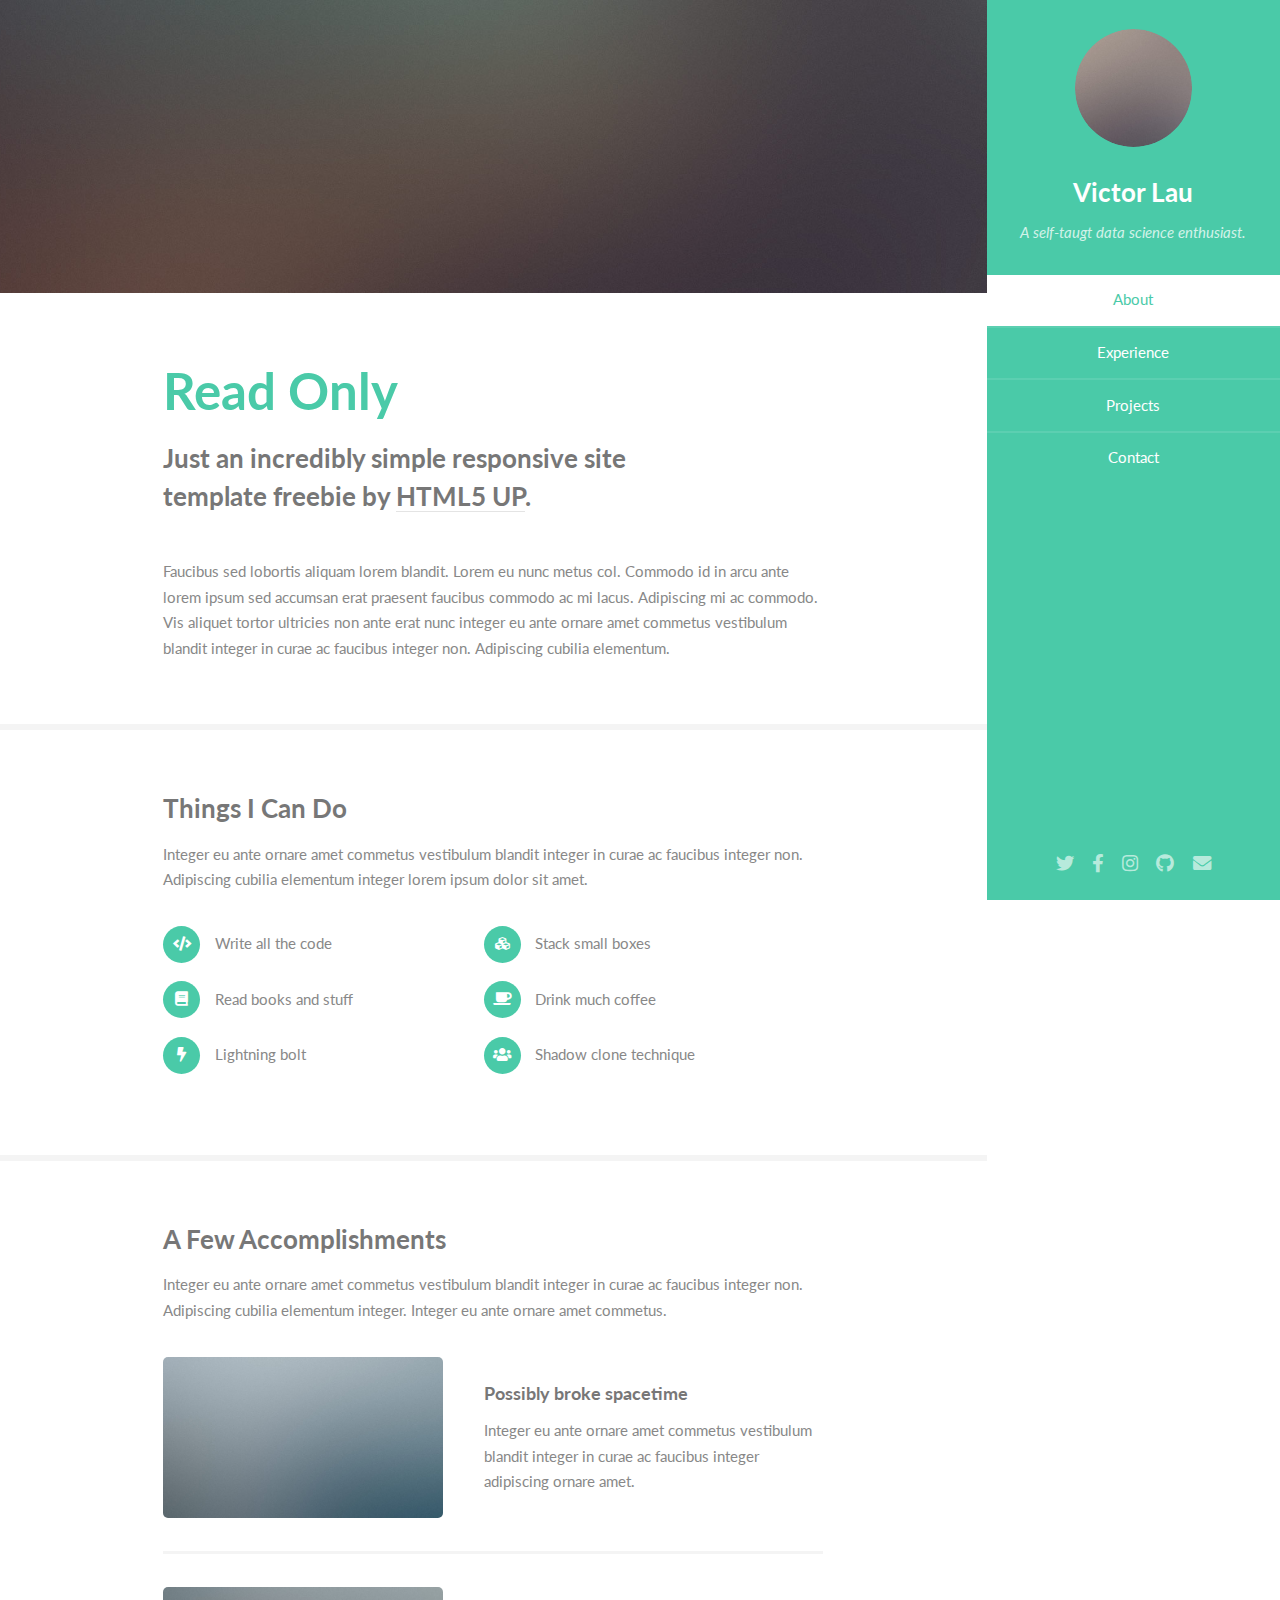
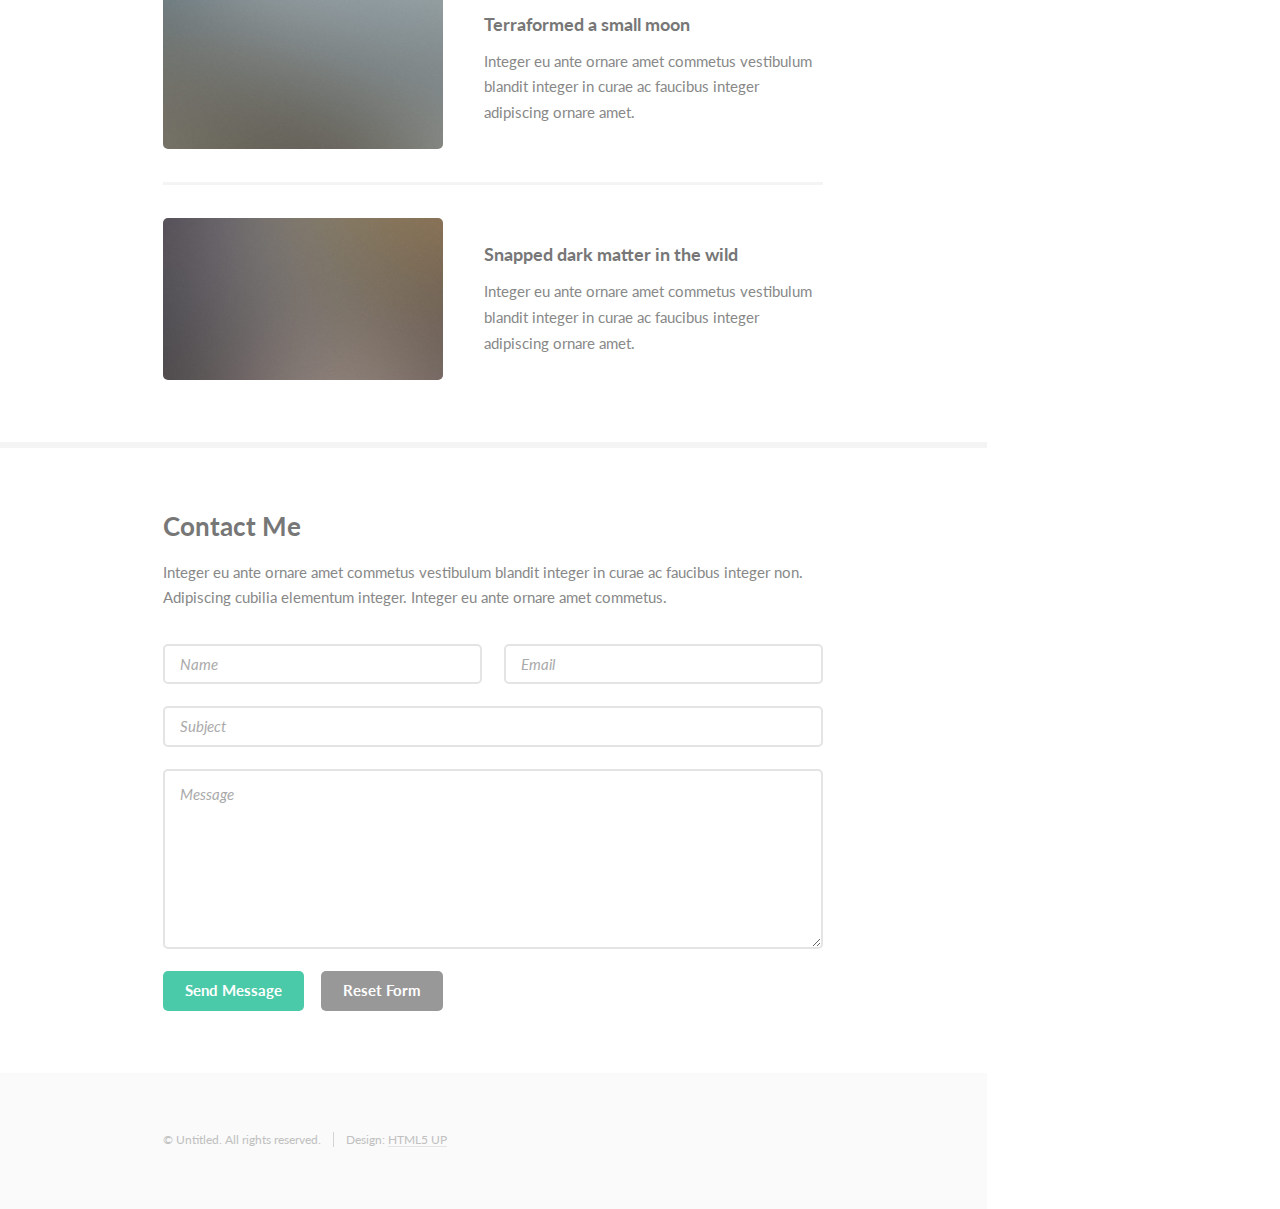
==== docs/index.html @ 2d17b910 "Add files via upload" ====
<!DOCTYPE HTML>
<!--
	Read Only by HTML5 UP
	html5up.net | @ajlkn
	Free for personal and commercial use under the CCA 3.0 license (html5up.net/license)
-->
<html>
	<head>
		<title>Data Science</title>
		<meta charset="utf-8" />
		<meta name="viewport" content="width=device-width, initial-scale=1, user-scalable=no" />
		<link rel="stylesheet" href="assets/css/main.css" />
	</head>
	<body class="is-preload">

		<!-- Header -->
			<section id="header">
				<header>
					<span class="image avatar"><img src="images/avatar.jpg" alt="" /></span>
					<h1 id="logo"><a href="#">Victor Lau</a></h1>
					<p>A self-taugt data science enthusiast. </p>
				</header>
				<nav id="nav">
					<ul>
						<li><a href="#one" class="active">About</a></li>
						<li><a href="#two">Experience</a></li>
						<li><a href="#three">Projects</a></li>
						<li><a href="#four">Contact</a></li>
					</ul>
				</nav>
				<footer>
					<ul class="icons">
						<li><a href="#" class="icon brands fa-twitter"><span class="label">Twitter</span></a></li>
						<li><a href="#" class="icon brands fa-facebook-f"><span class="label">Facebook</span></a></li>
						<li><a href="#" class="icon brands fa-instagram"><span class="label">Instagram</span></a></li>
						<li><a href="#" class="icon brands fa-github"><span class="label">Github</span></a></li>
						<li><a href="#" class="icon solid fa-envelope"><span class="label">Email</span></a></li>
					</ul>
				</footer>
			</section>

		<!-- Wrapper -->
			<div id="wrapper">

				<!-- Main -->
					<div id="main">

						<!-- One -->
							<section id="one">
								<div class="image main" data-position="center">
									<img src="images/banner.jpg" alt="" />
								</div>
								<div class="container">
									<header class="major">
										<h2>Read Only</h2>
										<p>Just an incredibly simple responsive site<br />
										template freebie by <a href="http://html5up.net">HTML5 UP</a>.</p>
									</header>
									<p>Faucibus sed lobortis aliquam lorem blandit. Lorem eu nunc metus col. Commodo id in arcu ante lorem ipsum sed accumsan erat praesent faucibus commodo ac mi lacus. Adipiscing mi ac commodo. Vis aliquet tortor ultricies non ante erat nunc integer eu ante ornare amet commetus vestibulum blandit integer in curae ac faucibus integer non. Adipiscing cubilia elementum.</p>
								</div>
							</section>

						<!-- Two -->
							<section id="two">
								<div class="container">
									<h3>Things I Can Do</h3>
									<p>Integer eu ante ornare amet commetus vestibulum blandit integer in curae ac faucibus integer non. Adipiscing cubilia elementum integer lorem ipsum dolor sit amet.</p>
									<ul class="feature-icons">
										<li class="icon solid fa-code">Write all the code</li>
										<li class="icon solid fa-cubes">Stack small boxes</li>
										<li class="icon solid fa-book">Read books and stuff</li>
										<li class="icon solid fa-coffee">Drink much coffee</li>
										<li class="icon solid fa-bolt">Lightning bolt</li>
										<li class="icon solid fa-users">Shadow clone technique</li>
									</ul>
								</div>
							</section>

						<!-- Three -->
							<section id="three">
								<div class="container">
									<h3>A Few Accomplishments</h3>
									<p>Integer eu ante ornare amet commetus vestibulum blandit integer in curae ac faucibus integer non. Adipiscing cubilia elementum integer. Integer eu ante ornare amet commetus.</p>
									<div class="features">
										<article>
											<a href="#" class="image"><img src="images/pic01.jpg" alt="" /></a>
											<div class="inner">
												<h4>Possibly broke spacetime</h4>
												<p>Integer eu ante ornare amet commetus vestibulum blandit integer in curae ac faucibus integer adipiscing ornare amet.</p>
											</div>
										</article>
										<article>
											<a href="#" class="image"><img src="images/pic02.jpg" alt="" /></a>
											<div class="inner">
												<h4>Terraformed a small moon</h4>
												<p>Integer eu ante ornare amet commetus vestibulum blandit integer in curae ac faucibus integer adipiscing ornare amet.</p>
											</div>
										</article>
										<article>
											<a href="#" class="image"><img src="images/pic03.jpg" alt="" /></a>
											<div class="inner">
												<h4>Snapped dark matter in the wild</h4>
												<p>Integer eu ante ornare amet commetus vestibulum blandit integer in curae ac faucibus integer adipiscing ornare amet.</p>
											</div>
										</article>
									</div>
								</div>
							</section>

						<!-- Four -->
							<section id="four">
								<div class="container">
									<h3>Contact Me</h3>
									<p>Integer eu ante ornare amet commetus vestibulum blandit integer in curae ac faucibus integer non. Adipiscing cubilia elementum integer. Integer eu ante ornare amet commetus.</p>
									<form method="post" action="#">
										<div class="row gtr-uniform">
											<div class="col-6 col-12-xsmall"><input type="text" name="name" id="name" placeholder="Name" /></div>
											<div class="col-6 col-12-xsmall"><input type="email" name="email" id="email" placeholder="Email" /></div>
											<div class="col-12"><input type="text" name="subject" id="subject" placeholder="Subject" /></div>
											<div class="col-12"><textarea name="message" id="message" placeholder="Message" rows="6"></textarea></div>
											<div class="col-12">
												<ul class="actions">
													<li><input type="submit" class="primary" value="Send Message" /></li>
													<li><input type="reset" value="Reset Form" /></li>
												</ul>
											</div>
										</div>
									</form>
								</div>
							</section>

						<!-- Five -->
						<!--
							<section id="five">
								<div class="container">
									<h3>Elements</h3>

									<section>
										<h4>Text</h4>
										<p>This is <b>bold</b> and this is <strong>strong</strong>. This is <i>italic</i> and this is <em>emphasized</em>.
										This is <sup>superscript</sup> text and this is <sub>subscript</sub> text.
										This is <u>underlined</u> and this is code: <code>for (;;) { ... }</code>. Finally, <a href="#">this is a link</a>.</p>
										<hr />
										<header>
											<h4>Heading with a Subtitle</h4>
											<p>Lorem ipsum dolor sit amet nullam id egestas urna aliquam</p>
										</header>
										<p>Nunc lacinia ante nunc ac lobortis. Interdum adipiscing gravida odio porttitor sem non mi integer non faucibus ornare mi ut ante amet placerat aliquet. Volutpat eu sed ante lacinia sapien lorem accumsan varius montes viverra nibh in adipiscing blandit tempus accumsan.</p>
										<header>
											<h5>Heading with a Subtitle</h5>
											<p>Lorem ipsum dolor sit amet nullam id egestas urna aliquam</p>
										</header>
										<p>Nunc lacinia ante nunc ac lobortis. Interdum adipiscing gravida odio porttitor sem non mi integer non faucibus ornare mi ut ante amet placerat aliquet. Volutpat eu sed ante lacinia sapien lorem accumsan varius montes viverra nibh in adipiscing blandit tempus accumsan.</p>
										<hr />
										<h2>Heading Level 2</h2>
										<h3>Heading Level 3</h3>
										<h4>Heading Level 4</h4>
										<h5>Heading Level 5</h5>
										<h6>Heading Level 6</h6>
										<hr />
										<h5>Blockquote</h5>
										<blockquote>Fringilla nisl. Donec accumsan interdum nisi, quis tincidunt felis sagittis eget tempus euismod. Vestibulum ante ipsum primis in faucibus vestibulum. Blandit adipiscing eu felis iaculis volutpat ac adipiscing accumsan faucibus. Vestibulum ante ipsum primis in faucibus lorem ipsum dolor sit amet nullam adipiscing eu felis.</blockquote>
										<h5>Preformatted</h5>
										<pre><code>i = 0;

while (!deck.isInOrder()) {
    print 'Iteration ' + i;
    deck.shuffle();
    i++;
}

print 'It took ' + i + ' iterations to sort the deck.';</code></pre>
									</section>

									<section>
										<h4>Lists</h4>
										<div class="row">
											<div class="col-6 col-12-xsmall">
												<h5>Unordered</h5>
												<ul>
													<li>Dolor pulvinar etiam magna etiam.</li>
													<li>Sagittis adipiscing lorem eleifend.</li>
													<li>Felis enim feugiat dolore viverra.</li>
												</ul>
												<h5>Alternate</h5>
												<ul class="alt">
													<li>Dolor pulvinar etiam magna etiam.</li>
													<li>Sagittis adipiscing lorem eleifend.</li>
													<li>Felis enim feugiat dolore viverra.</li>
												</ul>
											</div>
											<div class="col-6 col-12-xsmall">
												<h5>Ordered</h5>
												<ol>
													<li>Dolor pulvinar etiam magna etiam.</li>
													<li>Etiam vel felis at lorem sed viverra.</li>
													<li>Felis enim feugiat dolore viverra.</li>
													<li>Dolor pulvinar etiam magna etiam.</li>
													<li>Etiam vel felis at lorem sed viverra.</li>
													<li>Felis enim feugiat dolore viverra.</li>
												</ol>
												<h5>Icons</h5>
												<ul class="icons">
													<li><a href="#" class="icon brands fa-twitter"><span class="label">Twitter</span></a></li>
													<li><a href="#" class="icon brands fa-facebook-f"><span class="label">Facebook</span></a></li>
													<li><a href="#" class="icon brands fa-instagram"><span class="label">Instagram</span></a></li>
													<li><a href="#" class="icon brands fa-github"><span class="label">Github</span></a></li>
													<li><a href="#" class="icon brands fa-dribbble"><span class="label">Dribbble</span></a></li>
													<li><a href="#" class="icon brands fa-tumblr"><span class="label">Tumblr</span></a></li>
												</ul>
											</div>
										</div>
										<h5>Actions</h5>
										<ul class="actions">
											<li><a href="#" class="button primary">Default</a></li>
											<li><a href="#" class="button">Default</a></li>
											<li><a href="#" class="button alt">Default</a></li>
										</ul>
										<ul class="actions small">
											<li><a href="#" class="button primary small">Small</a></li>
											<li><a href="#" class="button small">Small</a></li>
											<li><a href="#" class="button alt small">Small</a></li>
										</ul>
										<div class="row">
											<div class="col-3 col-6-medium col-12-xsmall">
												<ul class="actions stacked">
													<li><a href="#" class="button primary">Default</a></li>
													<li><a href="#" class="button">Default</a></li>
													<li><a href="#" class="button alt">Default</a></li>
												</ul>
											</div>
											<div class="col-3 col-6 col-12-xsmall">
												<ul class="actions stacked">
													<li><a href="#" class="button primary small">Small</a></li>
													<li><a href="#" class="button small">Small</a></li>
													<li><a href="#" class="button alt small">Small</a></li>
												</ul>
											</div>
											<div class="col-3 col-6-medium col-12-xsmall">
												<ul class="actions stacked">
													<li><a href="#" class="button primary fit">Default</a></li>
													<li><a href="#" class="button fit">Default</a></li>
													<li><a href="#" class="button alt fit">Default</a></li>
												</ul>
											</div>
											<div class="col-3 col-6-medium col-12-xsmall">
												<ul class="actions stacked">
													<li><a href="#" class="button primary small fit">Small</a></li>
													<li><a href="#" class="button small fit">Small</a></li>
													<li><a href="#" class="button alt small fit">Small</a></li>
												</ul>
											</div>
										</div>
									</section>

									<section>
										<h4>Table</h4>
										<h5>Default</h5>
										<div class="table-wrapper">
											<table>
												<thead>
													<tr>
														<th>Name</th>
														<th>Description</th>
														<th>Price</th>
													</tr>
												</thead>
												<tbody>
													<tr>
														<td>Item One</td>
														<td>Ante turpis integer aliquet porttitor.</td>
														<td>29.99</td>
													</tr>
													<tr>
														<td>Item Two</td>
														<td>Vis ac commodo adipiscing arcu aliquet.</td>
														<td>19.99</td>
													</tr>
													<tr>
														<td>Item Three</td>
														<td> Morbi faucibus arcu accumsan lorem.</td>
														<td>29.99</td>
													</tr>
													<tr>
														<td>Item Four</td>
														<td>Vitae integer tempus condimentum.</td>
														<td>19.99</td>
													</tr>
													<tr>
														<td>Item Five</td>
														<td>Ante turpis integer aliquet porttitor.</td>
														<td>29.99</td>
													</tr>
												</tbody>
												<tfoot>
													<tr>
														<td colspan="2"></td>
														<td>100.00</td>
													</tr>
												</tfoot>
											</table>
										</div>

										<h5>Alternate</h5>
										<div class="table-wrapper">
											<table class="alt">
												<thead>
													<tr>
														<th>Name</th>
														<th>Description</th>
														<th>Price</th>
													</tr>
												</thead>
												<tbody>
													<tr>
														<td>Item One</td>
														<td>Ante turpis integer aliquet porttitor.</td>
														<td>29.99</td>
													</tr>
													<tr>
														<td>Item Two</td>
														<td>Vis ac commodo adipiscing arcu aliquet.</td>
														<td>19.99</td>
													</tr>
													<tr>
														<td>Item Three</td>
														<td> Morbi faucibus arcu accumsan lorem.</td>
														<td>29.99</td>
													</tr>
													<tr>
														<td>Item Four</td>
														<td>Vitae integer tempus condimentum.</td>
														<td>19.99</td>
													</tr>
													<tr>
														<td>Item Five</td>
														<td>Ante turpis integer aliquet porttitor.</td>
														<td>29.99</td>
													</tr>
												</tbody>
												<tfoot>
													<tr>
														<td colspan="2"></td>
														<td>100.00</td>
													</tr>
												</tfoot>
											</table>
										</div>
									</section>

									<section>
										<h4>Buttons</h4>
										<ul class="actions">
											<li><a href="#" class="button primary">Primary</a></li>
											<li><a href="#" class="button">Default</a></li>
											<li><a href="#" class="button alt">Alternate</a></li>
										</ul>
										<ul class="actions">
											<li><a href="#" class="button primary large">Large</a></li>
											<li><a href="#" class="button">Default</a></li>
											<li><a href="#" class="button alt small">Small</a></li>
										</ul>
										<ul class="actions fit">
											<li><a href="#" class="button primary fit">Fit</a></li>
											<li><a href="#" class="button fit">Fit</a></li>
											<li><a href="#" class="button alt fit">Fit</a></li>
										</ul>
										<ul class="actions fit small">
											<li><a href="#" class="button primary fit small">Fit + Small</a></li>
											<li><a href="#" class="button fit small">Fit + Small</a></li>
											<li><a href="#" class="button alt fit small">Fit + Small</a></li>
										</ul>
										<ul class="actions">
											<li><a href="#" class="button primary icon solid fa-download">Icon</a></li>
											<li><a href="#" class="button icon solid fa-download">Icon</a></li>
											<li><a href="#" class="button alt icon solid fa-check">Icon</a></li>
										</ul>
										<ul class="actions">
											<li><span class="button primary disabled">Primary</span></li>
											<li><span class="button disabled">Default</span></li>
											<li><span class="button alt disabled">Alternate</span></li>
										</ul>
									</section>

									<section>
										<h4>Form</h4>
										<form method="post" action="#">
											<div class="row gtr-uniform">
												<div class="col-6 col-12-xsmall">
													<input type="text" name="demo-name" id="demo-name" value="" placeholder="Name" />
												</div>
												<div class="col-6 col-12-xsmall">
													<input type="email" name="demo-email" id="demo-email" value="" placeholder="Email" />
												</div>
												<div class="col-12">
													<select name="demo-category" id="demo-category">
														<option value="">- Category -</option>
														<option value="1">Manufacturing</option>
														<option value="1">Shipping</option>
														<option value="1">Administration</option>
														<option value="1">Human Resources</option>
													</select>
												</div>
												<div class="col-4 col-12-medium">
													<input type="radio" id="demo-priority-low" name="demo-priority" checked>
													<label for="demo-priority-low">Low Priority</label>
												</div>
												<div class="col-4 col-12-medium">
													<input type="radio" id="demo-priority-normal" name="demo-priority">
													<label for="demo-priority-normal">Normal Priority</label>
												</div>
												<div class="col-4 col-12-medium">
													<input type="radio" id="demo-priority-high" name="demo-priority">
													<label for="demo-priority-high">High Priority</label>
												</div>
												<div class="col-6 col-12-medium">
													<input type="checkbox" id="demo-copy" name="demo-copy">
													<label for="demo-copy">Email me a copy of this message</label>
												</div>
												<div class="col-6 col-12-medium">
													<input type="checkbox" id="demo-human" name="demo-human" checked>
													<label for="demo-human">I am a human and not a robot</label>
												</div>
												<div class="col-12">
													<textarea name="demo-message" id="demo-message" placeholder="Enter your message" rows="6"></textarea>
												</div>
												<div class="col-12">
													<ul class="actions">
														<li><input type="submit" value="Send Message" /></li>
														<li><input type="reset" value="Reset" class="alt" /></li>
													</ul>
												</div>
											</div>
										</form>
									</section>

									<section>
										<h4>Image</h4>
										<h5>Fit</h5>
										<span class="image fit"><img src="images/banner.jpg" alt="" /></span>
										<div class="box alt">
											<div class="row gtr-50 gtr-uniform">
												<div class="col-4"><span class="image fit"><img src="images/pic01.jpg" alt="" /></span></div>
												<div class="col-4"><span class="image fit"><img src="images/pic02.jpg" alt="" /></span></div>
												<div class="col-4"><span class="image fit"><img src="images/pic03.jpg" alt="" /></span></div>
												<div class="col-4"><span class="image fit"><img src="images/pic02.jpg" alt="" /></span></div>
												<div class="col-4"><span class="image fit"><img src="images/pic03.jpg" alt="" /></span></div>
												<div class="col-4"><span class="image fit"><img src="images/pic01.jpg" alt="" /></span></div>
												<div class="col-4"><span class="image fit"><img src="images/pic03.jpg" alt="" /></span></div>
												<div class="col-4"><span class="image fit"><img src="images/pic01.jpg" alt="" /></span></div>
												<div class="col-4"><span class="image fit"><img src="images/pic02.jpg" alt="" /></span></div>
											</div>
										</div>
										<h5>Left &amp; Right</h5>
										<p><span class="image left"><img src="images/avatar.jpg" alt="" /></span>Fringilla nisl. Donec accumsan interdum nisi, quis tincidunt felis sagittis eget. tempus euismod. Vestibulum ante ipsum primis in faucibus vestibulum. Blandit adipiscing eu felis iaculis volutpat ac adipiscing accumsan eu faucibus. Integer ac pellentesque praesent tincidunt felis sagittis eget. tempus euismod. Vestibulum ante ipsum primis in faucibus vestibulum. Blandit adipiscing eu felis iaculis volutpat ac adipiscing accumsan eu faucibus. Integer ac pellentesque praesent. Donec accumsan interdum nisi, quis tincidunt felis sagittis eget. tempus euismod. Vestibulum ante ipsum primis in faucibus vestibulum. Blandit adipiscing eu felis iaculis volutpat ac adipiscing accumsan eu faucibus. Integer ac pellentesque praesent tincidunt felis sagittis eget. tempus euismod. Vestibulum ante ipsum primis in faucibus vestibulum. Blandit adipiscing eu felis iaculis volutpat ac adipiscing accumsan eu faucibus. Integer ac pellentesque praesent.</p>
										<p><span class="image right"><img src="images/avatar.jpg" alt="" /></span>Fringilla nisl. Donec accumsan interdum nisi, quis tincidunt felis sagittis eget. tempus euismod. Vestibulum ante ipsum primis in faucibus vestibulum. Blandit adipiscing eu felis iaculis volutpat ac adipiscing accumsan eu faucibus. Integer ac pellentesque praesent tincidunt felis sagittis eget. tempus euismod. Vestibulum ante ipsum primis in faucibus vestibulum. Blandit adipiscing eu felis iaculis volutpat ac adipiscing accumsan eu faucibus. Integer ac pellentesque praesent. Donec accumsan interdum nisi, quis tincidunt felis sagittis eget. tempus euismod. Vestibulum ante ipsum primis in faucibus vestibulum. Blandit adipiscing eu felis iaculis volutpat ac adipiscing accumsan eu faucibus. Integer ac pellentesque praesent tincidunt felis sagittis eget. tempus euismod. Vestibulum ante ipsum primis in faucibus vestibulum. Blandit adipiscing eu felis iaculis volutpat ac adipiscing accumsan eu faucibus. Integer ac pellentesque praesent.</p>
									</section>

								</div>
							</section>
						-->

					</div>

				<!-- Footer -->
					<section id="footer">
						<div class="container">
							<ul class="copyright">
								<li>&copy; Untitled. All rights reserved.</li><li>Design: <a href="http://html5up.net">HTML5 UP</a></li>
							</ul>
						</div>
					</section>

			</div>

		<!-- Scripts -->
			<script src="assets/js/jquery.min.js"></script>
			<script src="assets/js/jquery.scrollex.min.js"></script>
			<script src="assets/js/jquery.scrolly.min.js"></script>
			<script src="assets/js/browser.min.js"></script>
			<script src="assets/js/breakpoints.min.js"></script>
			<script src="assets/js/util.js"></script>
			<script src="assets/js/main.js"></script>

	</body>
</html>
---- docs/assets/css/main.css ----
@import url("fontawesome-all.min.css");
@import url("https://fonts.googleapis.com/css?family=Lato:400,400italic,700,700italic|Source+Code+Pro:400");

/*
	Read Only by HTML5 UP
	html5up.net | @ajlkn
	Free for personal and commercial use under the CCA 3.0 license (html5up.net/license)
*/

html, body, div, span, applet, object,
iframe, h1, h2, h3, h4, h5, h6, p, blockquote,
pre, a, abbr, acronym, address, big, cite,
code, del, dfn, em, img, ins, kbd, q, s, samp,
small, strike, strong, sub, sup, tt, var, b,
u, i, center, dl, dt, dd, ol, ul, li, fieldset,
form, label, legend, table, caption, tbody,
tfoot, thead, tr, th, td, article, aside,
canvas, details, embed, figure, figcaption,
footer, header, hgroup, menu, nav, output, ruby,
section, summary, time, mark, audio, video {
	margin: 0;
	padding: 0;
	border: 0;
	font-size: 100%;
	font: inherit;
	vertical-align: baseline;}

article, aside, details, figcaption, figure,
footer, header, hgroup, menu, nav, section {
	display: block;}

body {
	line-height: 1;
}

ol, ul {
	list-style: none;
}

blockquote, q {
	quotes: none;
}

	blockquote:before, blockquote:after, q:before, q:after {
		content: '';
		content: none;
	}

table {
	border-collapse: collapse;
	border-spacing: 0;
}

body {
	-webkit-text-size-adjust: none;
}

mark {
	background-color: transparent;
	color: inherit;
}

input::-moz-focus-inner {
	border: 0;
	padding: 0;
}

input, select, textarea {
	-moz-appearance: none;
	-webkit-appearance: none;
	-ms-appearance: none;
	appearance: none;
}

/* Basic */

	html {
		box-sizing: border-box;
	}

	*, *:before, *:after {
		box-sizing: inherit;
	}

	body {
		background: #fff;
	}

		body.is-preload *, body.is-preload *:before, body.is-preload *:after {
			-moz-animation: none !important;
			-webkit-animation: none !important;
			-ms-animation: none !important;
			animation: none !important;
			-moz-transition: none !important;
			-webkit-transition: none !important;
			-ms-transition: none !important;
			transition: none !important;
		}

	body, input, select, textarea {
		color: #888;
		font-family: "Lato", sans-serif;
		font-size: 16pt;
		font-weight: 400;
		line-height: 1.75em;
	}

	a {
		-moz-transition: color 0.2s ease-in-out, border-color 0.2s ease-in-out;
		-webkit-transition: color 0.2s ease-in-out, border-color 0.2s ease-in-out;
		-ms-transition: color 0.2s ease-in-out, border-color 0.2s ease-in-out;
		transition: color 0.2s ease-in-out, border-color 0.2s ease-in-out;
		border-bottom: solid 1px #e4e4e4;
		color: inherit;
		text-decoration: none;
	}

		a:hover {
			border-bottom-color: transparent;
			color: #4acaa8 !important;
		}

	strong, b {
		color: #777;
		font-weight: 700;
	}

	em, i {
		font-style: italic;
	}

	p {
		margin: 0 0 2.25em 0;
	}

	h1, h2, h3, h4, h5, h6 {
		color: #777;
		font-weight: 700;
		line-height: 1em;
		margin: 0 0 0.5625em 0;
	}

		h1 a, h2 a, h3 a, h4 a, h5 a, h6 a {
			border: 0;
			color: inherit;
			text-decoration: none;
		}

	h2 {
		font-size: 2em;
		line-height: 1.5em;
	}

	h3 {
		font-size: 1.75em;
		line-height: 1.5em;
	}

	h4 {
		font-size: 1.25em;
		line-height: 1.5em;
	}

	h5 {
		font-size: 0.9em;
		line-height: 1.5em;
	}

	h6 {
		font-size: 0.7em;
		line-height: 1.5em;
	}

	sub {
		font-size: 0.8em;
		position: relative;
		top: 0.5em;
	}

	sup {
		font-size: 0.8em;
		position: relative;
		top: -0.5em;
	}

	hr {
		border: 0;
		border-bottom: solid 2px #f4f4f4;
		margin: 2.25em 0;
	}

		hr.major {
			margin: 3.375em 0;
		}

	blockquote {
		border-left: solid 8px #e4e4e4;
		font-style: italic;
		margin: 0 0 2.25em 0;
		padding: 0.5em 0 0.5em 2em;
	}

	code {
		background: #555;
		border-radius: 5px;
		color: #fff;
		font-family: "Source Code Pro", monospace;
		font-size: 0.9em;
		margin: 0 0.25em;
		padding: 0.25em 0.65em;
	}

	pre {
		font-family: "Source Code Pro", monospace;
		font-size: 0.9em;
		margin: 0 0 2.25em 0;
	}

		pre code {
			-webkit-overflow-scrolling: touch;
			display: block;
			line-height: 1.5em;
			overflow-x: auto;
			padding: 1em 1.5em;
		}

	.align-left {
		text-align: left;
	}

	.align-center {
		text-align: center;
	}

	.align-right {
		text-align: right;
	}

/* Row */

	.row {
		display: flex;
		flex-wrap: wrap;
		box-sizing: border-box;
		align-items: stretch;
	}

		.row > * {
			box-sizing: border-box;
		}

		.row.gtr-uniform > * > :last-child {
			margin-bottom: 0;
		}

		.row.aln-left {
			justify-content: flex-start;
		}

		.row.aln-center {
			justify-content: center;
		}

		.row.aln-right {
			justify-content: flex-end;
		}

		.row.aln-top {
			align-items: flex-start;
		}

		.row.aln-middle {
			align-items: center;
		}

		.row.aln-bottom {
			align-items: flex-end;
		}

		.row > .imp {
			order: -1;
		}

		.row > .col-1 {
			width: 8.33333%;
		}

		.row > .off-1 {
			margin-left: 8.33333%;
		}

		.row > .col-2 {
			width: 16.66667%;
		}

		.row > .off-2 {
			margin-left: 16.66667%;
		}

		.row > .col-3 {
			width: 25%;
		}

		.row > .off-3 {
			margin-left: 25%;
		}

		.row > .col-4 {
			width: 33.33333%;
		}

		.row > .off-4 {
			margin-left: 33.33333%;
		}

		.row > .col-5 {
			width: 41.66667%;
		}

		.row > .off-5 {
			margin-left: 41.66667%;
		}

		.row > .col-6 {
			width: 50%;
		}

		.row > .off-6 {
			margin-left: 50%;
		}

		.row > .col-7 {
			width: 58.33333%;
		}

		.row > .off-7 {
			margin-left: 58.33333%;
		}

		.row > .col-8 {
			width: 66.66667%;
		}

		.row > .off-8 {
			margin-left: 66.66667%;
		}

		.row > .col-9 {
			width: 75%;
		}

		.row > .off-9 {
			margin-left: 75%;
		}

		.row > .col-10 {
			width: 83.33333%;
		}

		.row > .off-10 {
			margin-left: 83.33333%;
		}

		.row > .col-11 {
			width: 91.66667%;
		}

		.row > .off-11 {
			margin-left: 91.66667%;
		}

		.row > .col-12 {
			width: 100%;
		}

		.row > .off-12 {
			margin-left: 100%;
		}

		.row.gtr-0 {
			margin-top: 0;
			margin-left: 0em;
		}

			.row.gtr-0 > * {
				padding: 0 0 0 0em;
			}

			.row.gtr-0.gtr-uniform {
				margin-top: 0em;
			}

				.row.gtr-0.gtr-uniform > * {
					padding-top: 0em;
				}

		.row.gtr-25 {
			margin-top: 0;
			margin-left: -0.5em;
		}

			.row.gtr-25 > * {
				padding: 0 0 0 0.5em;
			}

			.row.gtr-25.gtr-uniform {
				margin-top: -0.5em;
			}

				.row.gtr-25.gtr-uniform > * {
					padding-top: 0.5em;
				}

		.row.gtr-50 {
			margin-top: 0;
			margin-left: -1em;
		}

			.row.gtr-50 > * {
				padding: 0 0 0 1em;
			}

			.row.gtr-50.gtr-uniform {
				margin-top: -1em;
			}

				.row.gtr-50.gtr-uniform > * {
					padding-top: 1em;
				}

		.row {
			margin-top: 0;
			margin-left: -2em;
		}

			.row > * {
				padding: 0 0 0 2em;
			}

			.row.gtr-uniform {
				margin-top: -2em;
			}

				.row.gtr-uniform > * {
					padding-top: 2em;
				}

		.row.gtr-150 {
			margin-top: 0;
			margin-left: -3em;
		}

			.row.gtr-150 > * {
				padding: 0 0 0 3em;
			}

			.row.gtr-150.gtr-uniform {
				margin-top: -3em;
			}

				.row.gtr-150.gtr-uniform > * {
					padding-top: 3em;
				}

		.row.gtr-200 {
			margin-top: 0;
			margin-left: -4em;
		}

			.row.gtr-200 > * {
				padding: 0 0 0 4em;
			}

			.row.gtr-200.gtr-uniform {
				margin-top: -4em;
			}

				.row.gtr-200.gtr-uniform > * {
					padding-top: 4em;
				}

		@media screen and (max-width: 1680px) {

			.row {
				display: flex;
				flex-wrap: wrap;
				box-sizing: border-box;
				align-items: stretch;
			}

				.row > * {
					box-sizing: border-box;
				}

				.row.gtr-uniform > * > :last-child {
					margin-bottom: 0;
				}

				.row.aln-left {
					justify-content: flex-start;
				}

				.row.aln-center {
					justify-content: center;
				}

				.row.aln-right {
					justify-content: flex-end;
				}

				.row.aln-top {
					align-items: flex-start;
				}

				.row.aln-middle {
					align-items: center;
				}

				.row.aln-bottom {
					align-items: flex-end;
				}

				.row > .imp-xlarge {
					order: -1;
				}

				.row > .col-1-xlarge {
					width: 8.33333%;
				}

				.row > .off-1-xlarge {
					margin-left: 8.33333%;
				}

				.row > .col-2-xlarge {
					width: 16.66667%;
				}

				.row > .off-2-xlarge {
					margin-left: 16.66667%;
				}

				.row > .col-3-xlarge {
					width: 25%;
				}

				.row > .off-3-xlarge {
					margin-left: 25%;
				}

				.row > .col-4-xlarge {
					width: 33.33333%;
				}

				.row > .off-4-xlarge {
					margin-left: 33.33333%;
				}

				.row > .col-5-xlarge {
					width: 41.66667%;
				}

				.row > .off-5-xlarge {
					margin-left: 41.66667%;
				}

				.row > .col-6-xlarge {
					width: 50%;
				}

				.row > .off-6-xlarge {
					margin-left: 50%;
				}

				.row > .col-7-xlarge {
					width: 58.33333%;
				}

				.row > .off-7-xlarge {
					margin-left: 58.33333%;
				}

				.row > .col-8-xlarge {
					width: 66.66667%;
				}

				.row > .off-8-xlarge {
					margin-left: 66.66667%;
				}

				.row > .col-9-xlarge {
					width: 75%;
				}

				.row > .off-9-xlarge {
					margin-left: 75%;
				}

				.row > .col-10-xlarge {
					width: 83.33333%;
				}

				.row > .off-10-xlarge {
					margin-left: 83.33333%;
				}

				.row > .col-11-xlarge {
					width: 91.66667%;
				}

				.row > .off-11-xlarge {
					margin-left: 91.66667%;
				}

				.row > .col-12-xlarge {
					width: 100%;
				}

				.row > .off-12-xlarge {
					margin-left: 100%;
				}

				.row.gtr-0 {
					margin-top: 0;
					margin-left: 0em;
				}

					.row.gtr-0 > * {
						padding: 0 0 0 0em;
					}

					.row.gtr-0.gtr-uniform {
						margin-top: 0em;
					}

						.row.gtr-0.gtr-uniform > * {
							padding-top: 0em;
						}

				.row.gtr-25 {
					margin-top: 0;
					margin-left: -0.5em;
				}

					.row.gtr-25 > * {
						padding: 0 0 0 0.5em;
					}

					.row.gtr-25.gtr-uniform {
						margin-top: -0.5em;
					}

						.row.gtr-25.gtr-uniform > * {
							padding-top: 0.5em;
						}

				.row.gtr-50 {
					margin-top: 0;
					margin-left: -1em;
				}

					.row.gtr-50 > * {
						padding: 0 0 0 1em;
					}

					.row.gtr-50.gtr-uniform {
						margin-top: -1em;
					}

						.row.gtr-50.gtr-uniform > * {
							padding-top: 1em;
						}

				.row {
					margin-top: 0;
					margin-left: -2em;
				}

					.row > * {
						padding: 0 0 0 2em;
					}

					.row.gtr-uniform {
						margin-top: -2em;
					}

						.row.gtr-uniform > * {
							padding-top: 2em;
						}

				.row.gtr-150 {
					margin-top: 0;
					margin-left: -3em;
				}

					.row.gtr-150 > * {
						padding: 0 0 0 3em;
					}

					.row.gtr-150.gtr-uniform {
						margin-top: -3em;
					}

						.row.gtr-150.gtr-uniform > * {
							padding-top: 3em;
						}

				.row.gtr-200 {
					margin-top: 0;
					margin-left: -4em;
				}

					.row.gtr-200 > * {
						padding: 0 0 0 4em;
					}

					.row.gtr-200.gtr-uniform {
						margin-top: -4em;
					}

						.row.gtr-200.gtr-uniform > * {
							padding-top: 4em;
						}

		}

		@media screen and (max-width: 1280px) {

			.row {
				display: flex;
				flex-wrap: wrap;
				box-sizing: border-box;
				align-items: stretch;
			}

				.row > * {
					box-sizing: border-box;
				}

				.row.gtr-uniform > * > :last-child {
					margin-bottom: 0;
				}

				.row.aln-left {
					justify-content: flex-start;
				}

				.row.aln-center {
					justify-content: center;
				}

				.row.aln-right {
					justify-content: flex-end;
				}

				.row.aln-top {
					align-items: flex-start;
				}

				.row.aln-middle {
					align-items: center;
				}

				.row.aln-bottom {
					align-items: flex-end;
				}

				.row > .imp-large {
					order: -1;
				}

				.row > .col-1-large {
					width: 8.33333%;
				}

				.row > .off-1-large {
					margin-left: 8.33333%;
				}

				.row > .col-2-large {
					width: 16.66667%;
				}

				.row > .off-2-large {
					margin-left: 16.66667%;
				}

				.row > .col-3-large {
					width: 25%;
				}

				.row > .off-3-large {
					margin-left: 25%;
				}

				.row > .col-4-large {
					width: 33.33333%;
				}

				.row > .off-4-large {
					margin-left: 33.33333%;
				}

				.row > .col-5-large {
					width: 41.66667%;
				}

				.row > .off-5-large {
					margin-left: 41.66667%;
				}

				.row > .col-6-large {
					width: 50%;
				}

				.row > .off-6-large {
					margin-left: 50%;
				}

				.row > .col-7-large {
					width: 58.33333%;
				}

				.row > .off-7-large {
					margin-left: 58.33333%;
				}

				.row > .col-8-large {
					width: 66.66667%;
				}

				.row > .off-8-large {
					margin-left: 66.66667%;
				}

				.row > .col-9-large {
					width: 75%;
				}

				.row > .off-9-large {
					margin-left: 75%;
				}

				.row > .col-10-large {
					width: 83.33333%;
				}

				.row > .off-10-large {
					margin-left: 83.33333%;
				}

				.row > .col-11-large {
					width: 91.66667%;
				}

				.row > .off-11-large {
					margin-left: 91.66667%;
				}

				.row > .col-12-large {
					width: 100%;
				}

				.row > .off-12-large {
					margin-left: 100%;
				}

				.row.gtr-0 {
					margin-top: 0;
					margin-left: 0em;
				}

					.row.gtr-0 > * {
						padding: 0 0 0 0em;
					}

					.row.gtr-0.gtr-uniform {
						margin-top: 0em;
					}

						.row.gtr-0.gtr-uniform > * {
							padding-top: 0em;
						}

				.row.gtr-25 {
					margin-top: 0;
					margin-left: -0.375em;
				}

					.row.gtr-25 > * {
						padding: 0 0 0 0.375em;
					}

					.row.gtr-25.gtr-uniform {
						margin-top: -0.375em;
					}

						.row.gtr-25.gtr-uniform > * {
							padding-top: 0.375em;
						}

				.row.gtr-50 {
					margin-top: 0;
					margin-left: -0.75em;
				}

					.row.gtr-50 > * {
						padding: 0 0 0 0.75em;
					}

					.row.gtr-50.gtr-uniform {
						margin-top: -0.75em;
					}

						.row.gtr-50.gtr-uniform > * {
							padding-top: 0.75em;
						}

				.row {
					margin-top: 0;
					margin-left: -1.5em;
				}

					.row > * {
						padding: 0 0 0 1.5em;
					}

					.row.gtr-uniform {
						margin-top: -1.5em;
					}

						.row.gtr-uniform > * {
							padding-top: 1.5em;
						}

				.row.gtr-150 {
					margin-top: 0;
					margin-left: -2.25em;
				}

					.row.gtr-150 > * {
						padding: 0 0 0 2.25em;
					}

					.row.gtr-150.gtr-uniform {
						margin-top: -2.25em;
					}

						.row.gtr-150.gtr-uniform > * {
							padding-top: 2.25em;
						}

				.row.gtr-200 {
					margin-top: 0;
					margin-left: -3em;
				}

					.row.gtr-200 > * {
						padding: 0 0 0 3em;
					}

					.row.gtr-200.gtr-uniform {
						margin-top: -3em;
					}

						.row.gtr-200.gtr-uniform > * {
							padding-top: 3em;
						}

		}

		@media screen and (max-width: 1024px) {

			.row {
				display: flex;
				flex-wrap: wrap;
				box-sizing: border-box;
				align-items: stretch;
			}

				.row > * {
					box-sizing: border-box;
				}

				.row.gtr-uniform > * > :last-child {
					margin-bottom: 0;
				}

				.row.aln-left {
					justify-content: flex-start;
				}

				.row.aln-center {
					justify-content: center;
				}

				.row.aln-right {
					justify-content: flex-end;
				}

				.row.aln-top {
					align-items: flex-start;
				}

				.row.aln-middle {
					align-items: center;
				}

				.row.aln-bottom {
					align-items: flex-end;
				}

				.row > .imp-medium {
					order: -1;
				}

				.row > .col-1-medium {
					width: 8.33333%;
				}

				.row > .off-1-medium {
					margin-left: 8.33333%;
				}

				.row > .col-2-medium {
					width: 16.66667%;
				}

				.row > .off-2-medium {
					margin-left: 16.66667%;
				}

				.row > .col-3-medium {
					width: 25%;
				}

				.row > .off-3-medium {
					margin-left: 25%;
				}

				.row > .col-4-medium {
					width: 33.33333%;
				}

				.row > .off-4-medium {
					margin-left: 33.33333%;
				}

				.row > .col-5-medium {
					width: 41.66667%;
				}

				.row > .off-5-medium {
					margin-left: 41.66667%;
				}

				.row > .col-6-medium {
					width: 50%;
				}

				.row > .off-6-medium {
					margin-left: 50%;
				}

				.row > .col-7-medium {
					width: 58.33333%;
				}

				.row > .off-7-medium {
					margin-left: 58.33333%;
				}

				.row > .col-8-medium {
					width: 66.66667%;
				}

				.row > .off-8-medium {
					margin-left: 66.66667%;
				}

				.row > .col-9-medium {
					width: 75%;
				}

				.row > .off-9-medium {
					margin-left: 75%;
				}

				.row > .col-10-medium {
					width: 83.33333%;
				}

				.row > .off-10-medium {
					margin-left: 83.33333%;
				}

				.row > .col-11-medium {
					width: 91.66667%;
				}

				.row > .off-11-medium {
					margin-left: 91.66667%;
				}

				.row > .col-12-medium {
					width: 100%;
				}

				.row > .off-12-medium {
					margin-left: 100%;
				}

				.row.gtr-0 {
					margin-top: 0;
					margin-left: 0em;
				}

					.row.gtr-0 > * {
						padding: 0 0 0 0em;
					}

					.row.gtr-0.gtr-uniform {
						margin-top: 0em;
					}

						.row.gtr-0.gtr-uniform > * {
							padding-top: 0em;
						}

				.row.gtr-25 {
					margin-top: 0;
					margin-left: -0.375em;
				}

					.row.gtr-25 > * {
						padding: 0 0 0 0.375em;
					}

					.row.gtr-25.gtr-uniform {
						margin-top: -0.375em;
					}

						.row.gtr-25.gtr-uniform > * {
							padding-top: 0.375em;
						}

				.row.gtr-50 {
					margin-top: 0;
					margin-left: -0.75em;
				}

					.row.gtr-50 > * {
						padding: 0 0 0 0.75em;
					}

					.row.gtr-50.gtr-uniform {
						margin-top: -0.75em;
					}

						.row.gtr-50.gtr-uniform > * {
							padding-top: 0.75em;
						}

				.row {
					margin-top: 0;
					margin-left: -1.5em;
				}

					.row > * {
						padding: 0 0 0 1.5em;
					}

					.row.gtr-uniform {
						margin-top: -1.5em;
					}

						.row.gtr-uniform > * {
							padding-top: 1.5em;
						}

				.row.gtr-150 {
					margin-top: 0;
					margin-left: -2.25em;
				}

					.row.gtr-150 > * {
						padding: 0 0 0 2.25em;
					}

					.row.gtr-150.gtr-uniform {
						margin-top: -2.25em;
					}

						.row.gtr-150.gtr-uniform > * {
							padding-top: 2.25em;
						}

				.row.gtr-200 {
					margin-top: 0;
					margin-left: -3em;
				}

					.row.gtr-200 > * {
						padding: 0 0 0 3em;
					}

					.row.gtr-200.gtr-uniform {
						margin-top: -3em;
					}

						.row.gtr-200.gtr-uniform > * {
							padding-top: 3em;
						}

		}

		@media screen and (max-width: 736px) {

			.row {
				display: flex;
				flex-wrap: wrap;
				box-sizing: border-box;
				align-items: stretch;
			}

				.row > * {
					box-sizing: border-box;
				}

				.row.gtr-uniform > * > :last-child {
					margin-bottom: 0;
				}

				.row.aln-left {
					justify-content: flex-start;
				}

				.row.aln-center {
					justify-content: center;
				}

				.row.aln-right {
					justify-content: flex-end;
				}

				.row.aln-top {
					align-items: flex-start;
				}

				.row.aln-middle {
					align-items: center;
				}

				.row.aln-bottom {
					align-items: flex-end;
				}

				.row > .imp-small {
					order: -1;
				}

				.row > .col-1-small {
					width: 8.33333%;
				}

				.row > .off-1-small {
					margin-left: 8.33333%;
				}

				.row > .col-2-small {
					width: 16.66667%;
				}

				.row > .off-2-small {
					margin-left: 16.66667%;
				}

				.row > .col-3-small {
					width: 25%;
				}

				.row > .off-3-small {
					margin-left: 25%;
				}

				.row > .col-4-small {
					width: 33.33333%;
				}

				.row > .off-4-small {
					margin-left: 33.33333%;
				}

				.row > .col-5-small {
					width: 41.66667%;
				}

				.row > .off-5-small {
					margin-left: 41.66667%;
				}

				.row > .col-6-small {
					width: 50%;
				}

				.row > .off-6-small {
					margin-left: 50%;
				}

				.row > .col-7-small {
					width: 58.33333%;
				}

				.row > .off-7-small {
					margin-left: 58.33333%;
				}

				.row > .col-8-small {
					width: 66.66667%;
				}

				.row > .off-8-small {
					margin-left: 66.66667%;
				}

				.row > .col-9-small {
					width: 75%;
				}

				.row > .off-9-small {
					margin-left: 75%;
				}

				.row > .col-10-small {
					width: 83.33333%;
				}

				.row > .off-10-small {
					margin-left: 83.33333%;
				}

				.row > .col-11-small {
					width: 91.66667%;
				}

				.row > .off-11-small {
					margin-left: 91.66667%;
				}

				.row > .col-12-small {
					width: 100%;
				}

				.row > .off-12-small {
					margin-left: 100%;
				}

				.row.gtr-0 {
					margin-top: 0;
					margin-left: 0em;
				}

					.row.gtr-0 > * {
						padding: 0 0 0 0em;
					}

					.row.gtr-0.gtr-uniform {
						margin-top: 0em;
					}

						.row.gtr-0.gtr-uniform > * {
							padding-top: 0em;
						}

				.row.gtr-25 {
					margin-top: 0;
					margin-left: -0.3125em;
				}

					.row.gtr-25 > * {
						padding: 0 0 0 0.3125em;
					}

					.row.gtr-25.gtr-uniform {
						margin-top: -0.3125em;
					}

						.row.gtr-25.gtr-uniform > * {
							padding-top: 0.3125em;
						}

				.row.gtr-50 {
					margin-top: 0;
					margin-left: -0.625em;
				}

					.row.gtr-50 > * {
						padding: 0 0 0 0.625em;
					}

					.row.gtr-50.gtr-uniform {
						margin-top: -0.625em;
					}

						.row.gtr-50.gtr-uniform > * {
							padding-top: 0.625em;
						}

				.row {
					margin-top: 0;
					margin-left: -1.25em;
				}

					.row > * {
						padding: 0 0 0 1.25em;
					}

					.row.gtr-uniform {
						margin-top: -1.25em;
					}

						.row.gtr-uniform > * {
							padding-top: 1.25em;
						}

				.row.gtr-150 {
					margin-top: 0;
					margin-left: -1.875em;
				}

					.row.gtr-150 > * {
						padding: 0 0 0 1.875em;
					}

					.row.gtr-150.gtr-uniform {
						margin-top: -1.875em;
					}

						.row.gtr-150.gtr-uniform > * {
							padding-top: 1.875em;
						}

				.row.gtr-200 {
					margin-top: 0;
					margin-left: -2.5em;
				}

					.row.gtr-200 > * {
						padding: 0 0 0 2.5em;
					}

					.row.gtr-200.gtr-uniform {
						margin-top: -2.5em;
					}

						.row.gtr-200.gtr-uniform > * {
							padding-top: 2.5em;
						}

		}

		@media screen and (max-width: 480px) {

			.row {
				display: flex;
				flex-wrap: wrap;
				box-sizing: border-box;
				align-items: stretch;
			}

				.row > * {
					box-sizing: border-box;
				}

				.row.gtr-uniform > * > :last-child {
					margin-bottom: 0;
				}

				.row.aln-left {
					justify-content: flex-start;
				}

				.row.aln-center {
					justify-content: center;
				}

				.row.aln-right {
					justify-content: flex-end;
				}

				.row.aln-top {
					align-items: flex-start;
				}

				.row.aln-middle {
					align-items: center;
				}

				.row.aln-bottom {
					align-items: flex-end;
				}

				.row > .imp-xsmall {
					order: -1;
				}

				.row > .col-1-xsmall {
					width: 8.33333%;
				}

				.row > .off-1-xsmall {
					margin-left: 8.33333%;
				}

				.row > .col-2-xsmall {
					width: 16.66667%;
				}

				.row > .off-2-xsmall {
					margin-left: 16.66667%;
				}

				.row > .col-3-xsmall {
					width: 25%;
				}

				.row > .off-3-xsmall {
					margin-left: 25%;
				}

				.row > .col-4-xsmall {
					width: 33.33333%;
				}

				.row > .off-4-xsmall {
					margin-left: 33.33333%;
				}

				.row > .col-5-xsmall {
					width: 41.66667%;
				}

				.row > .off-5-xsmall {
					margin-left: 41.66667%;
				}

				.row > .col-6-xsmall {
					width: 50%;
				}

				.row > .off-6-xsmall {
					margin-left: 50%;
				}

				.row > .col-7-xsmall {
					width: 58.33333%;
				}

				.row > .off-7-xsmall {
					margin-left: 58.33333%;
				}

				.row > .col-8-xsmall {
					width: 66.66667%;
				}

				.row > .off-8-xsmall {
					margin-left: 66.66667%;
				}

				.row > .col-9-xsmall {
					width: 75%;
				}

				.row > .off-9-xsmall {
					margin-left: 75%;
				}

				.row > .col-10-xsmall {
					width: 83.33333%;
				}

				.row > .off-10-xsmall {
					margin-left: 83.33333%;
				}

				.row > .col-11-xsmall {
					width: 91.66667%;
				}

				.row > .off-11-xsmall {
					margin-left: 91.66667%;
				}

				.row > .col-12-xsmall {
					width: 100%;
				}

				.row > .off-12-xsmall {
					margin-left: 100%;
				}

				.row.gtr-0 {
					margin-top: 0;
					margin-left: 0em;
				}

					.row.gtr-0 > * {
						padding: 0 0 0 0em;
					}

					.row.gtr-0.gtr-uniform {
						margin-top: 0em;
					}

						.row.gtr-0.gtr-uniform > * {
							padding-top: 0em;
						}

				.row.gtr-25 {
					margin-top: 0;
					margin-left: -0.3125em;
				}

					.row.gtr-25 > * {
						padding: 0 0 0 0.3125em;
					}

					.row.gtr-25.gtr-uniform {
						margin-top: -0.3125em;
					}

						.row.gtr-25.gtr-uniform > * {
							padding-top: 0.3125em;
						}

				.row.gtr-50 {
					margin-top: 0;
					margin-left: -0.625em;
				}

					.row.gtr-50 > * {
						padding: 0 0 0 0.625em;
					}

					.row.gtr-50.gtr-uniform {
						margin-top: -0.625em;
					}

						.row.gtr-50.gtr-uniform > * {
							padding-top: 0.625em;
						}

				.row {
					margin-top: 0;
					margin-left: -1.25em;
				}

					.row > * {
						padding: 0 0 0 1.25em;
					}

					.row.gtr-uniform {
						margin-top: -1.25em;
					}

						.row.gtr-uniform > * {
							padding-top: 1.25em;
						}

				.row.gtr-150 {
					margin-top: 0;
					margin-left: -1.875em;
				}

					.row.gtr-150 > * {
						padding: 0 0 0 1.875em;
					}

					.row.gtr-150.gtr-uniform {
						margin-top: -1.875em;
					}

						.row.gtr-150.gtr-uniform > * {
							padding-top: 1.875em;
						}

				.row.gtr-200 {
					margin-top: 0;
					margin-left: -2.5em;
				}

					.row.gtr-200 > * {
						padding: 0 0 0 2.5em;
					}

					.row.gtr-200.gtr-uniform {
						margin-top: -2.5em;
					}

						.row.gtr-200.gtr-uniform > * {
							padding-top: 2.5em;
						}

		}

/* Container */

	.container {
		margin: 0 auto;
		max-width: calc(100% - 4.5em);
		width: 45em;
	}

		.container.xsmall {
			width: 11.25em;
		}

		.container.small {
			width: 22.5em;
		}

		.container.medium {
			width: 33.75em;
		}

		.container.large {
			width: 56.25em;
		}

		.container.xlarge {
			width: 67.5em;
		}

		.container.max {
			width: 100%;
		}

		@media screen and (max-width: 1024px) {

			.container {
				width: 100% !important;
			}

		}

		@media screen and (max-width: 480px) {

			.container {
				max-width: calc(100% - 3.375em);
			}

		}

/* Section/Article */

	section.special, article.special {
		text-align: center;
	}

	header p {
		color: #aaa;
		position: relative;
		margin: 0 0 1.6875em 0;
	}

	header h2 + p {
		font-size: 1.25em;
		margin-top: -0.5em;
		line-height: 1.5em;
	}

	header h3 + p {
		font-size: 1.1em;
		margin-top: -0.35em;
		line-height: 1.5em;
	}

	header h4 + p,
	header h5 + p,
	header h6 + p {
		font-size: 0.9em;
		margin-top: -0.25em;
		line-height: 1.5em;
	}

	header.major h2 {
		color: #4acaa8;
		font-size: 3.5em;
	}

		header.major h2 + p {
			color: #777;
			font-size: 1.75em;
			font-weight: 700;
			margin-top: -0.75em;
		}

/* Form */

	form {
		margin: 0 0 2.25em 0;
	}

	label {
		color: #777;
		display: block;
		font-size: 0.9em;
		font-weight: 700;
		margin: 0 0 1.125em 0;
	}

	input::-moz-focus-inner {
		border: 0;
		padding: 0;
	}

	input[type="text"],
	input[type="password"],
	input[type="email"],
	select,
	textarea {
		-moz-appearance: none;
		-webkit-appearance: none;
		-ms-appearance: none;
		appearance: none;
		border-radius: 5px;
		border: none;
		border: solid 2px #e4e4e4;
		color: inherit;
		display: block;
		outline: 0;
		padding: 0 1em;
		text-decoration: none;
		width: 100%;
	}

		input[type="text"]:invalid,
		input[type="password"]:invalid,
		input[type="email"]:invalid,
		select:invalid,
		textarea:invalid {
			box-shadow: none;
		}

		input[type="text"]:focus,
		input[type="password"]:focus,
		input[type="email"]:focus,
		select:focus,
		textarea:focus {
			border-color: #4acaa8;
		}

	select {
		background-image: url("data:image/svg+xml;charset=utf8,%3Csvg xmlns='http://www.w3.org/2000/svg' width='40' height='40' preserveAspectRatio='none' viewBox='0 0 40 40'%3E%3Cpath d='M9.4,12.3l10.4,10.4l10.4-10.4c0.2-0.2,0.5-0.4,0.9-0.4c0.3,0,0.6,0.1,0.9,0.4l3.3,3.3c0.2,0.2,0.4,0.5,0.4,0.9 c0,0.4-0.1,0.6-0.4,0.9L20.7,31.9c-0.2,0.2-0.5,0.4-0.9,0.4c-0.3,0-0.6-0.1-0.9-0.4L4.3,17.3c-0.2-0.2-0.4-0.5-0.4-0.9 c0-0.4,0.1-0.6,0.4-0.9l3.3-3.3c0.2-0.2,0.5-0.4,0.9-0.4S9.1,12.1,9.4,12.3z' fill='%23e4e4e4' /%3E%3C/svg%3E");
		background-size: 1.25em;
		background-repeat: no-repeat;
		background-position: calc(100% - 1em) center;
		height: 2.75em;
		padding-right: 2.75em;
		text-overflow: ellipsis;
	}

		select option {
			color: #777;
			background: #fff;
		}

		select:focus::-ms-value {
			background-color: transparent;
		}

		select::-ms-expand {
			display: none;
		}

	input[type="text"],
	input[type="password"],
	input[type="email"],
	select {
		height: 2.75em;
	}

	textarea {
		padding: 0.75em 1em;
	}

	input[type="checkbox"],
	input[type="radio"] {
		-moz-appearance: none;
		-webkit-appearance: none;
		-ms-appearance: none;
		appearance: none;
		display: block;
		float: left;
		margin-right: -2em;
		opacity: 0;
		width: 1em;
		z-index: -1;
	}

		input[type="checkbox"] + label,
		input[type="radio"] + label {
			text-decoration: none;
			color: #888;
			cursor: pointer;
			display: inline-block;
			font-size: 1em;
			font-weight: 400;
			padding-left: 2.4em;
			padding-right: 0.75em;
			position: relative;
		}

			input[type="checkbox"] + label:before,
			input[type="radio"] + label:before {
				-moz-osx-font-smoothing: grayscale;
				-webkit-font-smoothing: antialiased;
				display: inline-block;
				font-style: normal;
				font-variant: normal;
				text-rendering: auto;
				line-height: 1;
				text-transform: none !important;
				font-family: 'Font Awesome 5 Free';
				font-weight: 900;
			}

			input[type="checkbox"] + label:before,
			input[type="radio"] + label:before {
				background: #fafafa;
				border-radius: 5px;
				border: solid 2px #e4e4e4;
				content: '';
				display: inline-block;
				font-size: 0.8em;
				height: 2.0625em;
				left: 0;
				line-height: 2.0625em;
				position: absolute;
				text-align: center;
				top: 0;
				width: 2.0625em;
			}

		input[type="checkbox"]:checked + label:before,
		input[type="radio"]:checked + label:before {
			background: #989898;
			border-color: #989898;
			color: #ffffff;
			content: '\f00c';
		}

		input[type="checkbox"]:focus + label:before,
		input[type="radio"]:focus + label:before {
			border-color: #4acaa8;
		}

	input[type="checkbox"] + label:before {
		border-radius: 5px;
	}

	input[type="radio"] + label:before {
		border-radius: 100%;
	}

	::-webkit-input-placeholder {
		color: #aaa !important;
		font-style: italic;
		opacity: 1.0;
	}

	:-moz-placeholder {
		color: #aaa !important;
		font-style: italic;
		opacity: 1.0;
	}

	::-moz-placeholder {
		color: #aaa !important;
		font-style: italic;
		opacity: 1.0;
	}

	:-ms-input-placeholder {
		color: #aaa !important;
		font-style: italic;
		opacity: 1.0;
	}

/* Box */

	.box {
		border-radius: 5px;
		border: solid 2px #e4e4e4;
		margin-bottom: 2.25em;
		padding: 1.5em;
	}

		.box > :last-child,
		.box > :last-child > :last-child,
		.box > :last-child > :last-child > :last-child {
			margin-bottom: 0;
		}

		.box.alt {
			border: 0;
			border-radius: 0;
			padding: 0;
		}

/* Icon */

	.icon {
		text-decoration: none;
		border-bottom: none;
		position: relative;
	}

		.icon:before {
			-moz-osx-font-smoothing: grayscale;
			-webkit-font-smoothing: antialiased;
			display: inline-block;
			font-style: normal;
			font-variant: normal;
			text-rendering: auto;
			line-height: 1;
			text-transform: none !important;
			font-family: 'Font Awesome 5 Free';
			font-weight: 400;
		}

		.icon > .label {
			display: none;
		}

		.icon:before {
			line-height: inherit;
		}

		.icon.solid:before {
			font-weight: 900;
		}

		.icon.brands:before {
			font-family: 'Font Awesome 5 Brands';
		}

/* Image */

	.image {
		border-radius: 5px;
		border: 0;
		display: inline-block;
		position: relative;
	}

		.image[data-position] img {
			-moz-object-fit: cover;
			-webkit-object-fit: cover;
			-ms-object-fit: cover;
			object-fit: cover;
			display: block;
			position: absolute;
			top: 0;
			left: 0;
			width: 100%;
			height: 100%;
		}

		.image[data-position="top left"] img {
			-moz-object-position: top left;
			-webkit-object-position: top left;
			-ms-object-position: top left;
			object-position: top left;
		}

		.image[data-position="top"] img {
			-moz-object-position: top;
			-webkit-object-position: top;
			-ms-object-position: top;
			object-position: top;
		}

		.image[data-position="top right"] img {
			-moz-object-position: top right;
			-webkit-object-position: top right;
			-ms-object-position: top right;
			object-position: top right;
		}

		.image[data-position="right"] img {
			-moz-object-position: right;
			-webkit-object-position: right;
			-ms-object-position: right;
			object-position: right;
		}

		.image[data-position="bottom right"] img {
			-moz-object-position: bottom right;
			-webkit-object-position: bottom right;
			-ms-object-position: bottom right;
			object-position: bottom right;
		}

		.image[data-position="bottom"] img {
			-moz-object-position: bottom;
			-webkit-object-position: bottom;
			-ms-object-position: bottom;
			object-position: bottom;
		}

		.image[data-position="bottom left"] img {
			-moz-object-position: bottom left;
			-webkit-object-position: bottom left;
			-ms-object-position: bottom left;
			object-position: bottom left;
		}

		.image[data-position="left"] img {
			-moz-object-position: left;
			-webkit-object-position: left;
			-ms-object-position: left;
			object-position: left;
		}

		.image[data-position="center"] img {
			-moz-object-position: center;
			-webkit-object-position: center;
			-ms-object-position: center;
			object-position: center;
		}

		.image[data-position="25% 25%"] img {
			-moz-object-position: 25% 25%;
			-webkit-object-position: 25% 25%;
			-ms-object-position: 25% 25%;
			object-position: 25% 25%;
		}

		.image[data-position="75% 25%"] img {
			-moz-object-position: 75% 25%;
			-webkit-object-position: 75% 25%;
			-ms-object-position: 75% 25%;
			object-position: 75% 25%;
		}

		.image[data-position="75% 75%"] img {
			-moz-object-position: 75% 75%;
			-webkit-object-position: 75% 75%;
			-ms-object-position: 75% 75%;
			object-position: 75% 75%;
		}

		.image[data-position="25% 75%"] img {
			-moz-object-position: 25% 75%;
			-webkit-object-position: 25% 75%;
			-ms-object-position: 25% 75%;
			object-position: 25% 75%;
		}

		.image img {
			border-radius: 5px;
			display: block;
		}

		.image.left {
			float: left;
			margin: 0 2.5em 2em 0;
			top: 0.25em;
		}

		.image.right {
			float: right;
			margin: 0 0 2em 2.5em;
			top: 0.25em;
		}

		.image.fit {
			display: block;
			margin: 0 0 2.25em 0;
			width: 100%;
		}

			.image.fit img {
				display: block;
				width: 100%;
			}

		.image.avatar {
			border-radius: 100%;
			overflow: hidden;
		}

			.image.avatar img {
				border-radius: 100%;
				display: block;
				width: 100%;
			}

		.image.main {
			display: block;
			height: 20em;
			border-radius: 0;
		}

			.image.main img {
				border-radius: 0;
			}

/* List */

	ol {
		list-style: decimal;
		margin: 0 0 2.25em 0;
		padding-left: 1.25em;
	}

		ol li {
			padding-left: 0.25em;
		}

	ul {
		list-style: disc;
		margin: 0 0 2.25em 0;
		padding-left: 1em;
	}

		ul li {
			padding-left: 0.5em;
		}

		ul.alt {
			list-style: none;
			padding-left: 0;
		}

			ul.alt li {
				border-top: solid 2px #f4f4f4;
				padding: 0.5em 0;
			}

				ul.alt li:first-child {
					border-top: 0;
					padding-top: 0;
				}

	dl {
		margin: 0 0 2.25em 0;
	}

/* Actions */

	ul.actions {
		display: -moz-flex;
		display: -webkit-flex;
		display: -ms-flex;
		display: flex;
		cursor: default;
		list-style: none;
		margin-left: -1.125em;
		padding-left: 0;
	}

		ul.actions li {
			padding: 0 0 0 1.125em;
			vertical-align: middle;
		}

		ul.actions.special {
			-moz-justify-content: center;
			-webkit-justify-content: center;
			-ms-justify-content: center;
			justify-content: center;
			width: 100%;
			margin-left: 0;
		}

			ul.actions.special li:first-child {
				padding-left: 0;
			}

		ul.actions.stacked {
			-moz-flex-direction: column;
			-webkit-flex-direction: column;
			-ms-flex-direction: column;
			flex-direction: column;
			margin-left: 0;
		}

			ul.actions.stacked li {
				padding: 1.125em 0 0 0;
			}

				ul.actions.stacked li:first-child {
					padding-top: 0;
				}

		ul.actions.fit {
			width: calc(100% + 1.125em);
		}

			ul.actions.fit li {
				-moz-flex-grow: 1;
				-webkit-flex-grow: 1;
				-ms-flex-grow: 1;
				flex-grow: 1;
				-moz-flex-shrink: 1;
				-webkit-flex-shrink: 1;
				-ms-flex-shrink: 1;
				flex-shrink: 1;
				width: 100%;
			}

				ul.actions.fit li > * {
					width: 100%;
				}

			ul.actions.fit.stacked {
				width: 100%;
			}

		@media screen and (max-width: 480px) {

			ul.actions:not(.fixed) {
				-moz-flex-direction: column;
				-webkit-flex-direction: column;
				-ms-flex-direction: column;
				flex-direction: column;
				margin-left: 0;
				width: 100% !important;
			}

				ul.actions:not(.fixed) li {
					-moz-flex-grow: 1;
					-webkit-flex-grow: 1;
					-ms-flex-grow: 1;
					flex-grow: 1;
					-moz-flex-shrink: 1;
					-webkit-flex-shrink: 1;
					-ms-flex-shrink: 1;
					flex-shrink: 1;
					padding: 1.125em 0 0 0;
					text-align: center;
					width: 100%;
				}

					ul.actions:not(.fixed) li > * {
						width: 100%;
					}

					ul.actions:not(.fixed) li:first-child {
						padding-top: 0;
					}

					ul.actions:not(.fixed) li input[type="submit"],
					ul.actions:not(.fixed) li input[type="reset"],
					ul.actions:not(.fixed) li input[type="button"],
					ul.actions:not(.fixed) li button,
					ul.actions:not(.fixed) li .button {
						width: 100%;
					}

						ul.actions:not(.fixed) li input[type="submit"].icon:before,
						ul.actions:not(.fixed) li input[type="reset"].icon:before,
						ul.actions:not(.fixed) li input[type="button"].icon:before,
						ul.actions:not(.fixed) li button.icon:before,
						ul.actions:not(.fixed) li .button.icon:before {
							margin-left: -0.5rem;
						}

		}

/* Feature Icons */

	ul.feature-icons {
		list-style: none;
		padding-left: 0;
	}

		ul.feature-icons li {
			text-decoration: none;
			display: inline-block;
			margin: 0 0 1.6875em 0;
			padding: 0.35em 0 0 3.5em;
			position: relative;
			vertical-align: top;
			width: 48%;
		}

			ul.feature-icons li:before {
				-moz-osx-font-smoothing: grayscale;
				-webkit-font-smoothing: antialiased;
				display: inline-block;
				font-style: normal;
				font-variant: normal;
				text-rendering: auto;
				line-height: 1;
				text-transform: none !important;
				font-family: 'Font Awesome 5 Free';
				font-weight: 400;
			}

			ul.feature-icons li:before {
				background: #4acaa8;
				border-radius: 100%;
				color: #ffffff;
				display: block;
				height: 2.5em;
				left: 0;
				line-height: 2.5em;
				position: absolute;
				text-align: center;
				top: 0;
				width: 2.5em;
			}

/* Icons */

	ul.icons {
		cursor: default;
		list-style: none;
		padding-left: 0;
	}

		ul.icons li {
			display: inline-block;
			padding: 0 1em 0 0;
		}

			ul.icons li:last-child {
				padding-right: 0 !important;
			}

			ul.icons li .icon:before {
				font-size: 1.25em;
			}

/* Table */

	.table-wrapper {
		-webkit-overflow-scrolling: touch;
		overflow-x: auto;
	}

	table {
		margin: 0 0 2.25em 0;
		width: 100%;
	}

		table tbody tr {
			border: solid 2px #f4f4f4;
			border-left: 0;
			border-right: 0;
		}

			table tbody tr:nth-child(2n + 1) {
				background-color: #fafafa;
			}

		table td {
			padding: 0.75em 0.75em;
		}

		table th {
			color: #777;
			font-size: 0.9em;
			font-weight: 700;
			padding: 0 0.75em 0.75em 0.75em;
			text-align: left;
		}

		table thead {
			border-bottom: solid 4px #e4e4e4;
		}

		table tfoot {
			border-top: solid 4px #e4e4e4;
		}

		table.alt {
			border-collapse: separate;
		}

			table.alt tbody tr td {
				border: solid 2px #e4e4e4;
				border-left-width: 0;
				border-top-width: 0;
			}

				table.alt tbody tr td:first-child {
					border-left-width: 2px;
				}

			table.alt tbody tr:first-child td {
				border-top-width: 2px;
			}

			table.alt thead {
				border-bottom: 0;
			}

			table.alt tfoot {
				border-top: 0;
			}

/* Button */

	input[type="submit"],
	input[type="reset"],
	input[type="button"],
	.button {
		-moz-appearance: none;
		-webkit-appearance: none;
		-ms-appearance: none;
		appearance: none;
		-moz-transition: background-color 0.2s ease-in-out, color 0.2s ease-in-out;
		-webkit-transition: background-color 0.2s ease-in-out, color 0.2s ease-in-out;
		-ms-transition: background-color 0.2s ease-in-out, color 0.2s ease-in-out;
		transition: background-color 0.2s ease-in-out, color 0.2s ease-in-out;
		background-color: #989898;
		border-radius: 5px;
		border: 0;
		color: #ffffff !important;
		cursor: pointer;
		display: inline-block;
		font-weight: 700;
		height: 2.75em;
		line-height: 2.75em;
		padding: 0 1.5em;
		text-align: center;
		text-decoration: none;
		white-space: nowrap;
	}

		input[type="submit"]:hover,
		input[type="reset"]:hover,
		input[type="button"]:hover,
		.button:hover {
			background-color: #a5a5a5;
			color: #ffffff !important;
		}

		input[type="submit"]:active,
		input[type="reset"]:active,
		input[type="button"]:active,
		.button:active {
			background-color: #8b8b8b;
		}

		input[type="submit"].icon,
		input[type="reset"].icon,
		input[type="button"].icon,
		.button.icon {
			padding-left: 1.35em;
		}

			input[type="submit"].icon:before,
			input[type="reset"].icon:before,
			input[type="button"].icon:before,
			.button.icon:before {
				margin-right: 0.5em;
			}

		input[type="submit"].fit,
		input[type="reset"].fit,
		input[type="button"].fit,
		.button.fit {
			width: 100%;
		}

		input[type="submit"].small,
		input[type="reset"].small,
		input[type="button"].small,
		.button.small {
			font-size: 0.8em;
		}

		input[type="submit"].large,
		input[type="reset"].large,
		input[type="button"].large,
		.button.large {
			font-size: 1.35em;
		}

		input[type="submit"].alt,
		input[type="reset"].alt,
		input[type="button"].alt,
		.button.alt {
			background-color: transparent;
			box-shadow: inset 0 0 0 2px #e4e4e4;
			color: #777 !important;
		}

			input[type="submit"].alt:hover,
			input[type="reset"].alt:hover,
			input[type="button"].alt:hover,
			.button.alt:hover {
				background-color: #f4f4f4;
				color: #777 !important;
			}

			input[type="submit"].alt:active,
			input[type="reset"].alt:active,
			input[type="button"].alt:active,
			.button.alt:active {
				background-color: #eaeaea;
			}

			input[type="submit"].alt.icon:before,
			input[type="reset"].alt.icon:before,
			input[type="button"].alt.icon:before,
			.button.alt.icon:before {
				color: #aaa;
			}

		input[type="submit"].primary,
		input[type="reset"].primary,
		input[type="button"].primary,
		.button.primary {
			background-color: #4acaa8;
			color: #ffffff !important;
		}

			input[type="submit"].primary:hover,
			input[type="reset"].primary:hover,
			input[type="button"].primary:hover,
			.button.primary:hover {
				background-color: #5ed0b1;
			}

			input[type="submit"].primary:active,
			input[type="reset"].primary:active,
			input[type="button"].primary:active,
			.button.primary:active {
				background-color: #39c29d;
			}

		input[type="submit"].disabled, input[type="submit"]:disabled,
		input[type="reset"].disabled,
		input[type="reset"]:disabled,
		input[type="button"].disabled,
		input[type="button"]:disabled,
		.button.disabled,
		.button:disabled {
			background-color: #888 !important;
			box-shadow: inset 0 -0.15em 0 0 rgba(0, 0, 0, 0.15);
			color: #fff !important;
			cursor: default;
			opacity: 0.25;
		}

/* Features */

	.features article {
		border-top: solid 3px #f4f4f4;
		margin-bottom: 2.25em;
		padding-top: 2.25em;
	}

		.features article:first-child {
			border-top: 0;
			padding-top: 0;
		}

		.features article .image {
			display: inline-block;
			padding-right: 2.5em;
			vertical-align: middle;
			width: 48%;
		}

			.features article .image img {
				display: block;
				width: 100%;
			}

		.features article .inner {
			display: inline-block;
			vertical-align: middle;
			width: 50%;
		}

			.features article .inner > :last-child {
				margin-bottom: 0;
			}

/* Header */

	#header {
		display: -moz-flex;
		display: -webkit-flex;
		display: -ms-flex;
		display: flex;
		-moz-flex-direction: column;
		-webkit-flex-direction: column;
		-ms-flex-direction: column;
		flex-direction: column;
		-moz-justify-content: space-between;
		-webkit-justify-content: space-between;
		-ms-justify-content: space-between;
		justify-content: space-between;
		background: #4acaa8;
		color: #d2f2e9;
		height: 100%;
		overflow-y: auto;
		position: fixed;
		text-align: center;
		top: 0;
		width: 23em;
		right: 0;
	}

		#header h1, #header h2, #header h3, #header h4, #header h5, #header h6 {
			color: #ffffff;
		}

			#header h1 a, #header h2 a, #header h3 a, #header h4 a, #header h5 a, #header h6 a {
				color: #ffffff;
			}

		#header header p {
			color: #b7eadc;
		}

		#header a {
			color: #d2f2e9;
		}

			#header a:hover {
				color: #ffffff !important;
			}

		#header > header {
			-moz-flex-shrink: 0;
			-webkit-flex-shrink: 0;
			-ms-flex-shrink: 0;
			flex-shrink: 0;
			padding: 3em;
		}

			#header > header .avatar {
				display: block;
				margin: 0 auto 2.25em auto;
				width: 8em;
			}

			#header > header h1 {
				font-size: 1.75em;
				margin: 0;
			}

			#header > header p {
				color: #d2f2e9;
				font-style: italic;
				margin: 1em 0 0 0;
			}

		#header > footer {
			-moz-flex-shrink: 0;
			-webkit-flex-shrink: 0;
			-ms-flex-shrink: 0;
			flex-shrink: 0;
			bottom: 0;
			left: 0;
			padding: 2em;
			width: 100%;
		}

			#header > footer .icons {
				margin: 0;
			}

				#header > footer .icons li a {
					color: #b7eadc;
				}

		#header > nav {
			-moz-flex-grow: 1;
			-webkit-flex-grow: 1;
			-ms-flex-grow: 1;
			flex-grow: 1;
		}

			#header > nav ul {
				list-style: none;
				margin: 0;
				padding: 0;
			}

				#header > nav ul li {
					border-top: solid 2px #5ccfb1;
					display: block;
					padding: 0;
				}

					#header > nav ul li a {
						-moz-transition: none;
						-webkit-transition: none;
						-ms-transition: none;
						transition: none;
						border: 0;
						color: #ffffff !important;
						display: block;
						padding: 0.85em 0;
						text-decoration: none;
					}

						#header > nav ul li a.active {
							background: #fff;
							color: #4acaa8 !important;
						}

					#header > nav ul li:first-child {
						border-top: 0;
					}

/* Wrapper */

	#wrapper {
		background: #fff;
		padding-right: 23em;
	}

/* Main */

	#main > section {
		border-top: solid 6px #f4f4f4;
	}

		#main > section > .container {
			padding: 6em 0 4em 0;
		}

		#main > section:first-child {
			border-top: 0;
		}

/* Footer */

	#footer {
		background: #fafafa;
		border-top: 0;
		color: #c0c0c0;
		overflow: hidden;
		padding: 4em 0 2em 0;
	}

		#footer .copyright {
			line-height: 1em;
			list-style: none;
			padding: 0;
		}

			#footer .copyright li {
				border-left: solid 1px #d4d4d4;
				display: inline-block;
				font-size: 0.8em;
				margin-left: 1em;
				padding-left: 1em;
			}

				#footer .copyright li:first-child {
					border-left: 0;
					margin-left: 0;
					padding-left: 0;
				}

				#footer .copyright li a {
					color: inherit;
				}

/* XLarge */

	@media screen and (max-width: 1680px) {

		/* Basic */

			body, input, select, textarea {
				font-size: 13pt;
			}

		/* Header */

			#header {
				width: 21em;
			}

				#header > header {
					padding: 2em;
				}

				#header > footer {
					padding: 1.5em;
				}

		/* Wrapper */

			#wrapper {
				padding-right: 21em;
			}

		/* Main */

			#main > section > .container {
				padding: 4em 0 2em 0;
			}

	}

/* Large */

	@media screen and (max-width: 1280px) {

		/* Basic */

			body, input, select, textarea {
				font-size: 11pt;
			}

		/* Header */

			#header {
				width: 20em;
			}

		/* Wrapper */

			#wrapper {
				padding-right: 20em;
			}

	}

/* Medium */

	#titleBar {
		display: none;
	}

	@media screen and (max-width: 1024px) {

		/* Basic */

			html, body {
				overflow-x: hidden;
			}

			body, input, select, textarea {
				font-size: 12pt;
			}

		/* Image */

			.image.left, .image.right {
				max-width: 40%;
			}

				.image.left img, .image.right img {
					width: 100%;
				}

			.image.main {
				height: 20em;
			}

		/* Header */

			#header {
				-moz-backface-visibility: hidden;
				-webkit-backface-visibility: hidden;
				-ms-backface-visibility: hidden;
				backface-visibility: hidden;
				-moz-transition: -moz-transform 0.5s ease;
				-webkit-transition: -webkit-transform 0.5s ease;
				-ms-transition: -ms-transform 0.5s ease;
				transition: transform 0.5s ease;
				display: block;
				height: 100%;
				overflow-y: auto;
				position: fixed;
				top: 0;
				width: 23em;
				z-index: 10002;
				-moz-transform: translateX(23em);
				-webkit-transform: translateX(23em);
				-ms-transform: translateX(23em);
				transform: translateX(23em);
				right: 0;
			}

				#header > footer {
					bottom: auto;
					left: auto;
					margin: 0.5em 0 0 0;
					position: relative;
					right: auto;
					top: auto;
				}

		/* Wrapper */

			#wrapper {
				-moz-backface-visibility: hidden;
				-webkit-backface-visibility: hidden;
				-ms-backface-visibility: hidden;
				backface-visibility: hidden;
				-moz-transition: -moz-transform 0.5s ease;
				-webkit-transition: -webkit-transform 0.5s ease;
				-ms-transition: -ms-transform 0.5s ease;
				transition: transform 0.5s ease;
				padding: 44px 0 1px 0;
			}

		/* Header Panel */

			#titleBar {
				-moz-backface-visibility: hidden;
				-webkit-backface-visibility: hidden;
				-ms-backface-visibility: hidden;
				backface-visibility: hidden;
				-moz-transition: -moz-transform 0.5s ease;
				-webkit-transition: -webkit-transform 0.5s ease;
				-ms-transition: -ms-transform 0.5s ease;
				transition: transform 0.5s ease;
				display: block;
				height: 44px;
				left: 0;
				position: fixed;
				top: 0;
				width: 100%;
				z-index: 10001;
				background: #222;
				color: #fff;
				min-width: 320px;
			}

				#titleBar .title {
					color: #fff;
					display: block;
					font-weight: 700;
					height: 44px;
					line-height: 44px;
					padding: 0 1em;
					width: 100%;
					text-align: left;
				}

					#titleBar .title a {
						border: 0;
						text-decoration: none;
					}

				#titleBar .toggle {
					text-decoration: none;
					height: 4em;
					position: absolute;
					top: 0;
					width: 6em;
					border: 0;
					outline: 0;
					right: 0;
				}

					#titleBar .toggle:before {
						-moz-osx-font-smoothing: grayscale;
						-webkit-font-smoothing: antialiased;
						display: inline-block;
						font-style: normal;
						font-variant: normal;
						text-rendering: auto;
						line-height: 1;
						text-transform: none !important;
						font-family: 'Font Awesome 5 Free';
						font-weight: 900;
					}

					#titleBar .toggle:before {
						background: #4acaa8;
						color: #ffffff;
						content: '\f0c9';
						display: block;
						font-size: 18px;
						height: 44px;
						line-height: 44px;
						position: absolute;
						text-align: center;
						top: 0;
						width: 64px;
						right: 0;
					}

			body.header-visible #wrapper, body.header-visible #titleBar {
				-moz-transform: translateX(-23em);
				-webkit-transform: translateX(-23em);
				-ms-transform: translateX(-23em);
				transform: translateX(-23em);
			}

			body.header-visible #header {
				-moz-transform: translateX(0);
				-webkit-transform: translateX(0);
				-ms-transform: translateX(0);
				transform: translateX(0);
			}

	}

/* Small */

	@media screen and (max-width: 736px) {

		/* Basic */

			body, input, select, textarea {
				font-size: 12pt;
			}

			h1 br, h2 br, h3 br, h4 br, h5 br, h6 br {
				display: none;
			}

			h2 {
				font-size: 1.75em;
			}

			h3 {
				font-size: 1.5em;
			}

			h4 {
				font-size: 1em;
			}

		/* Image */

			.image.left {
				margin: 0 1.5em 1em 0;
			}

			.image.right {
				margin: 0 0 1em 1.5em;
			}

			.image.main {
				height: 12em;
			}

		/* Section/Article */

			header br {
				display: none;
			}

			header.major h2 {
				font-size: 2.5em;
			}

				header.major h2 + p {
					font-size: 1.5em;
				}

		/* Features */

			.features article .image {
				display: block;
				margin: 0 0 2.25em 0;
				padding-right: 0;
				width: 100%;
			}

			.features article .inner {
				display: block;
				width: 100%;
			}

		/* Header */

			#header {
				width: 17em;
				-moz-transform: translateX(17em);
				-webkit-transform: translateX(17em);
				-ms-transform: translateX(17em);
				transform: translateX(17em);
				right: 0;
			}

				#header > header {
					padding: 2em;
				}

					#header > header .avatar {
						margin: 0 auto 1.6875em auto;
						width: 6em;
					}

					#header > header h1 {
						font-size: 1.5em;
					}

					#header > header p {
						margin: 1em 0 0 0;
					}

				#header > footer {
					padding: 1.5em;
				}

		/* Main */

			#main > section > .container {
				padding: 2em 0 0 0;
			}

		/* Footer */

			#footer {
				text-align: center;
			}

				#footer .copyright li {
					border-left: 0;
					display: block;
					line-height: 1.75em;
					margin: 0.75em 0 0 0;
					padding-left: 0;
				}

					#footer .copyright li:first-child {
						margin-top: 0;
					}

		/* Header Panel */

			#titleBar .toggle {
				height: 4em;
				width: 6em;
			}

				#titleBar .toggle:before {
					font-size: 14px;
					width: 44px;
				}

			body.header-visible #wrapper, body.header-visible #titleBar {
				-moz-transform: translateX(-17em);
				-webkit-transform: translateX(-17em);
				-ms-transform: translateX(-17em);
				transform: translateX(-17em);
			}

	}

/* XSmall */

	@media screen and (max-width: 480px) {

		/* Basic */

			html, body {
				min-width: 320px;
			}

			body, input, select, textarea {
				font-size: 12pt;
			}

		/* List */

			ul.actions {
				margin: 0 0 2.25em 0;
			}

				ul.actions li {
					display: block;
					padding: 1.125em 0 0 0;
					text-align: center;
					width: 100%;
				}

					ul.actions li:first-child {
						padding-top: 0;
					}

					ul.actions li > * {
						width: 100%;
						margin: 0 !important;
					}

						ul.actions li > *.icon:before {
							margin-left: -2em;
						}

				ul.actions.small li {
					padding: 0.5625em 0 0 0;
				}

					ul.actions.small li:first-child {
						padding-top: 0;
					}

			ul.feature-icons li {
				display: block;
				width: 100%;
			}

		/* Button */

			input[type="submit"],
			input[type="reset"],
			input[type="button"],
			.button {
				padding: 0;
			}

	}
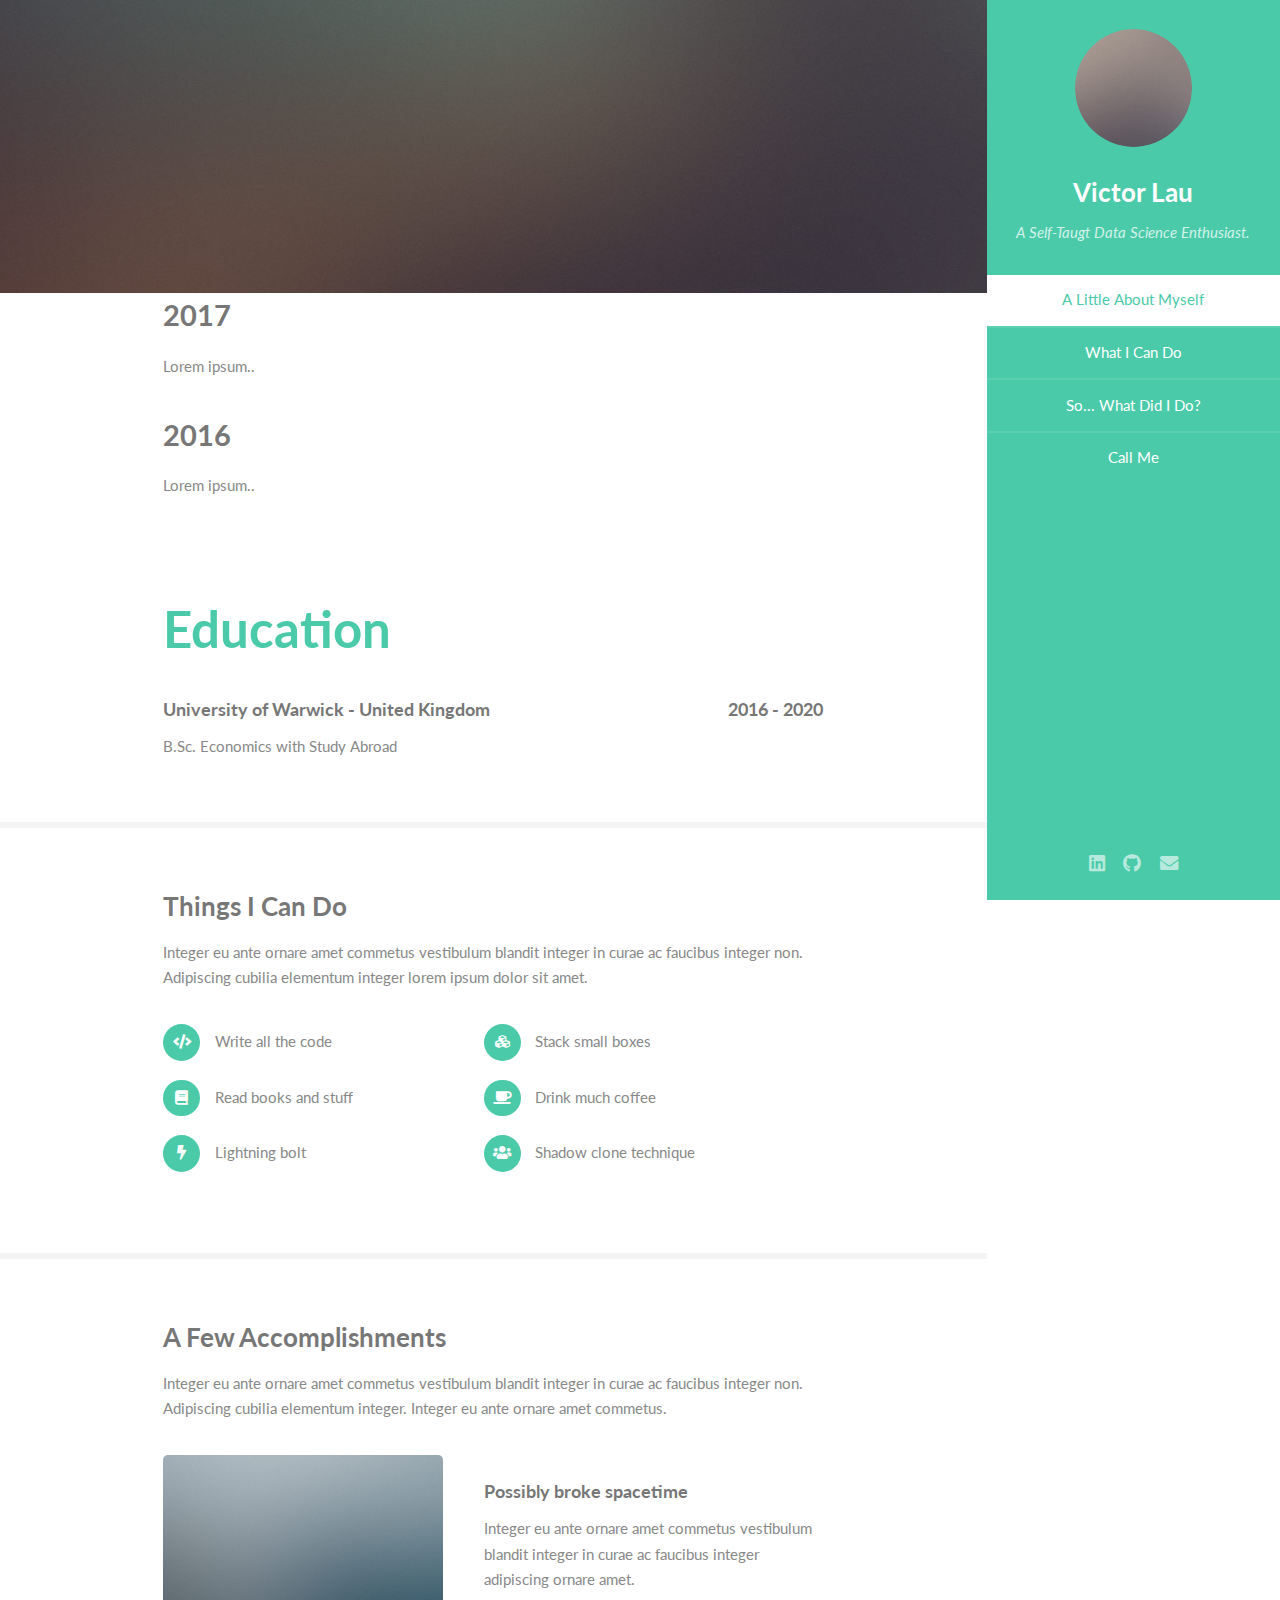
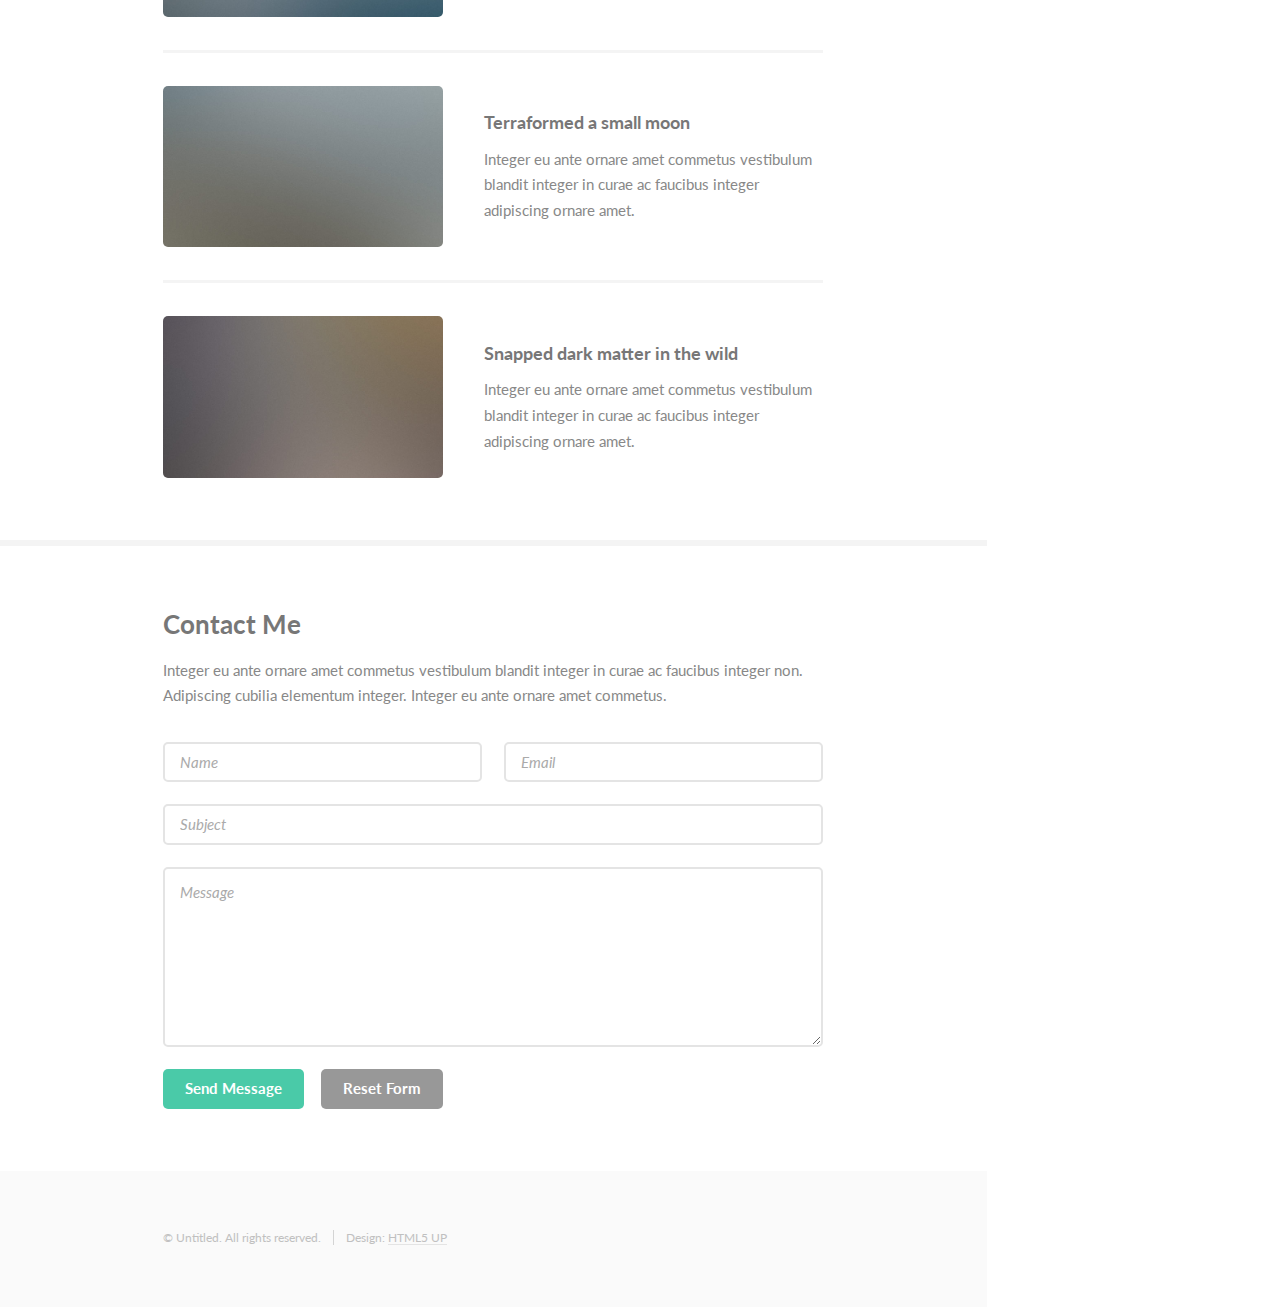
==== commit c19f32a5: "Add files via upload" ====
--- a/docs/index.html
+++ b/docs/index.html
@@ -1,14 +1,16 @@
 <!DOCTYPE HTML>
 <!--
-	Read Only by HTML5 UP
+	Template created by HTML5 UP
 	html5up.net | @ajlkn
 	Free for personal and commercial use under the CCA 3.0 license (html5up.net/license)
 -->
 <html>
 	<head>
-		<title>Data Science</title>
+		<title>Victor Lau</title>
 		<meta charset="utf-8" />
 		<meta name="viewport" content="width=device-width, initial-scale=1, user-scalable=no" />
+		<meta name="author" content="Victor Lau" />
+		<meta name="description" content="Interactive Resume; portal for the author's Data-Science Project" />
 		<link rel="stylesheet" href="assets/css/main.css" />
 	</head>
 	<body class="is-preload">
@@ -18,23 +20,21 @@
 				<header>
 					<span class="image avatar"><img src="images/avatar.jpg" alt="" /></span>
 					<h1 id="logo"><a href="#">Victor Lau</a></h1>
-					<p>A self-taugt data science enthusiast. </p>
+					<p>A Self-Taugt Data Science Enthusiast. </p>
 				</header>
 				<nav id="nav">
 					<ul>
-						<li><a href="#one" class="active">About</a></li>
-						<li><a href="#two">Experience</a></li>
-						<li><a href="#three">Projects</a></li>
-						<li><a href="#four">Contact</a></li>
+						<li><a href="#one" class="active">A Little About Myself</a></li>
+						<li><a href="#two">What I Can Do</a></li>
+						<li><a href="#three">So... What Did I Do?</a></li>
+						<li><a href="#four">Call Me</a></li>
 					</ul>
 				</nav>
 				<footer>
 					<ul class="icons">
-						<li><a href="#" class="icon brands fa-twitter"><span class="label">Twitter</span></a></li>
-						<li><a href="#" class="icon brands fa-facebook-f"><span class="label">Facebook</span></a></li>
-						<li><a href="#" class="icon brands fa-instagram"><span class="label">Instagram</span></a></li>
-						<li><a href="#" class="icon brands fa-github"><span class="label">Github</span></a></li>
-						<li><a href="#" class="icon solid fa-envelope"><span class="label">Email</span></a></li>
+						<li><a href="https://www.linkedin.com/in/victor-wh-lau/" class="icon brands fa-linkedin"><span class="label">Linkedin</span></a></li>
+						<li><a href="https://github.com/victorlwh/victorlwh.github.io" class="icon brands fa-github"><span class="label">Github</span></a></li>
+						<li><a href="lauwinghungvictor@gmail.com" class="icon solid fa-envelope"><span class="label">Email</span></a></li>
 					</ul>
 				</footer>
 			</section>
@@ -50,13 +50,28 @@
 								<div class="image main" data-position="center">
 									<img src="images/banner.jpg" alt="" />
 								</div>
+								<div class="timeline">
+									<div class="container left">
+									  <div class="content">
+										<h2>2017</h2>
+										<p>Lorem ipsum..</p>
+									  </div>
+									</div>
+									<div class="container right">
+									  <div class="content">
+										<h2>2016</h2>
+										<p>Lorem ipsum..</p>
+									  </div>
+									</div>
+								  </div>
 								<div class="container">
+									
 									<header class="major">
-										<h2>Read Only</h2>
-										<p>Just an incredibly simple responsive site<br />
-										template freebie by <a href="http://html5up.net">HTML5 UP</a>.</p>
+										<h2>Education</h2>
 									</header>
-									<p>Faucibus sed lobortis aliquam lorem blandit. Lorem eu nunc metus col. Commodo id in arcu ante lorem ipsum sed accumsan erat praesent faucibus commodo ac mi lacus. Adipiscing mi ac commodo. Vis aliquet tortor ultricies non ante erat nunc integer eu ante ornare amet commetus vestibulum blandit integer in curae ac faucibus integer non. Adipiscing cubilia elementum.</p>
+									<h4>University of Warwick - United Kingdom<span style ="float:right;">2016 - 2020</span></h4>
+									<p>B.Sc. Economics with Study Abroad</p>
+
 								</div>
 							</section>
 
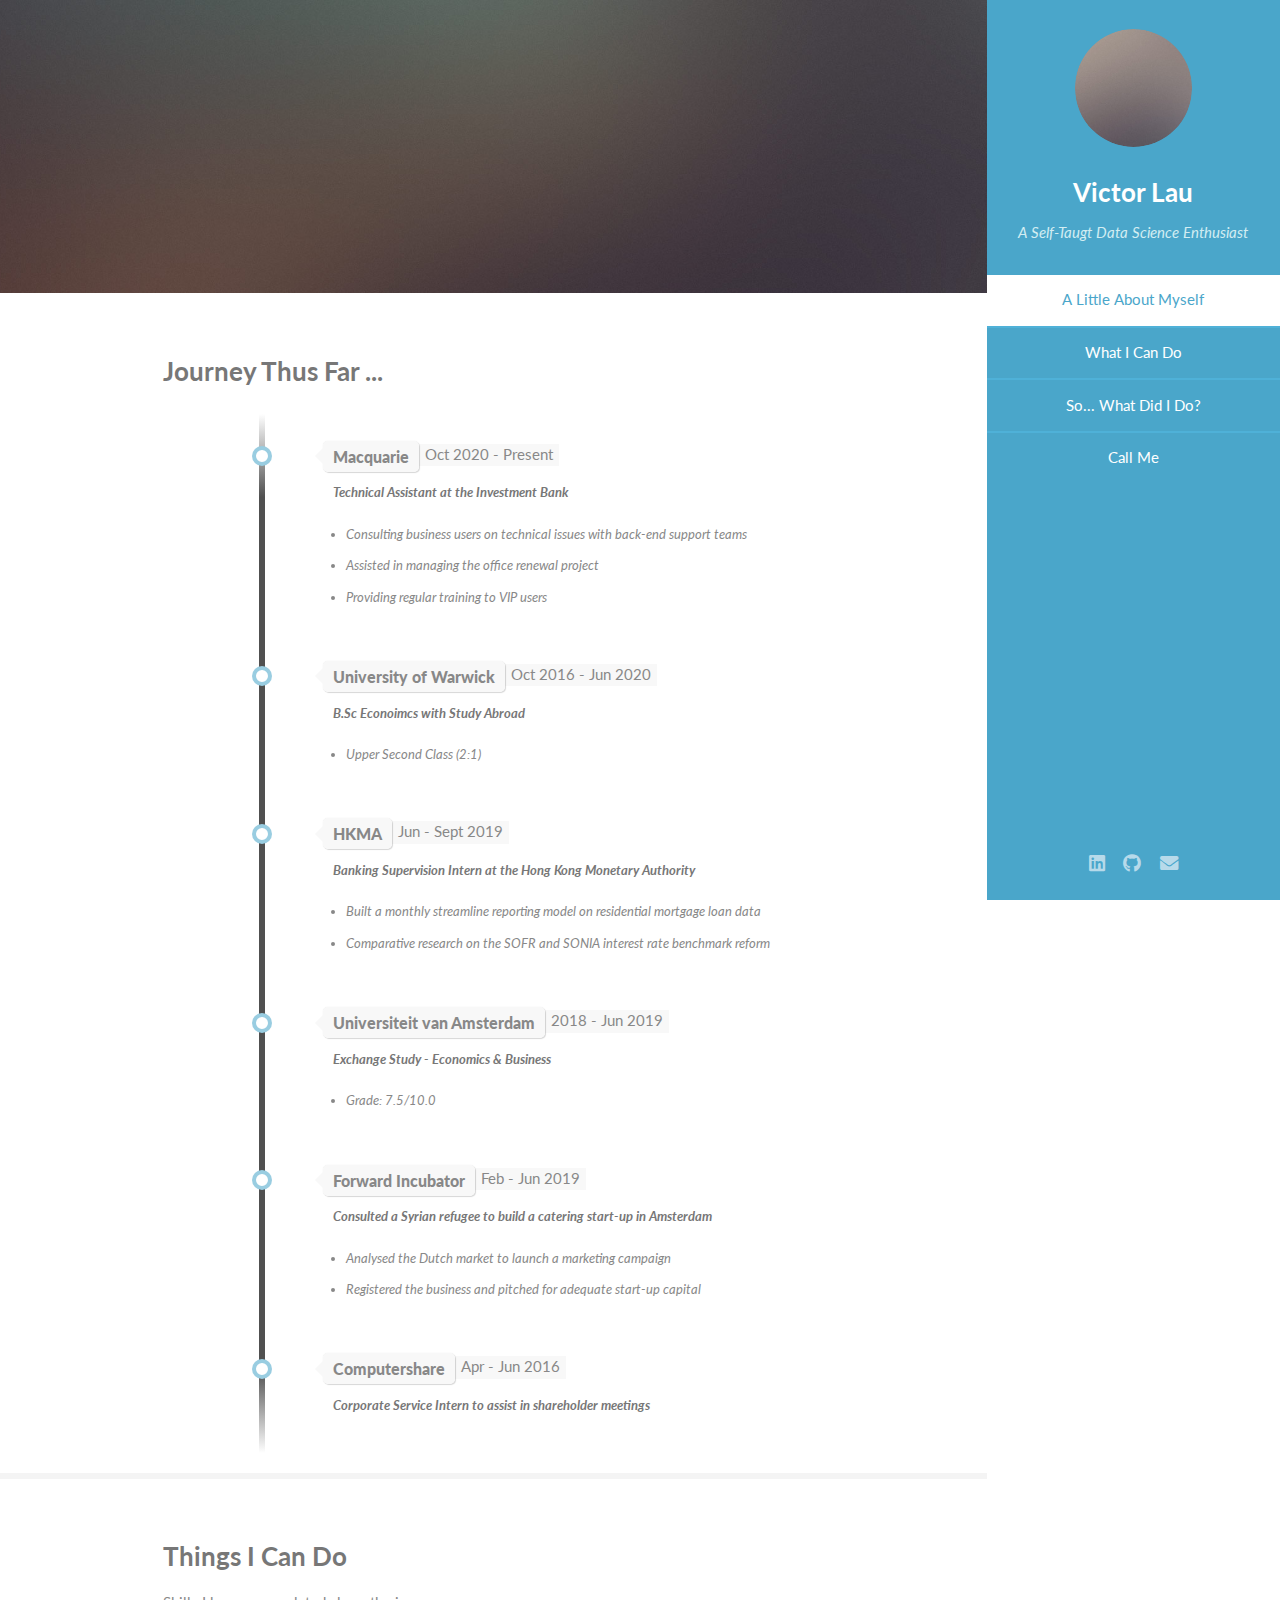
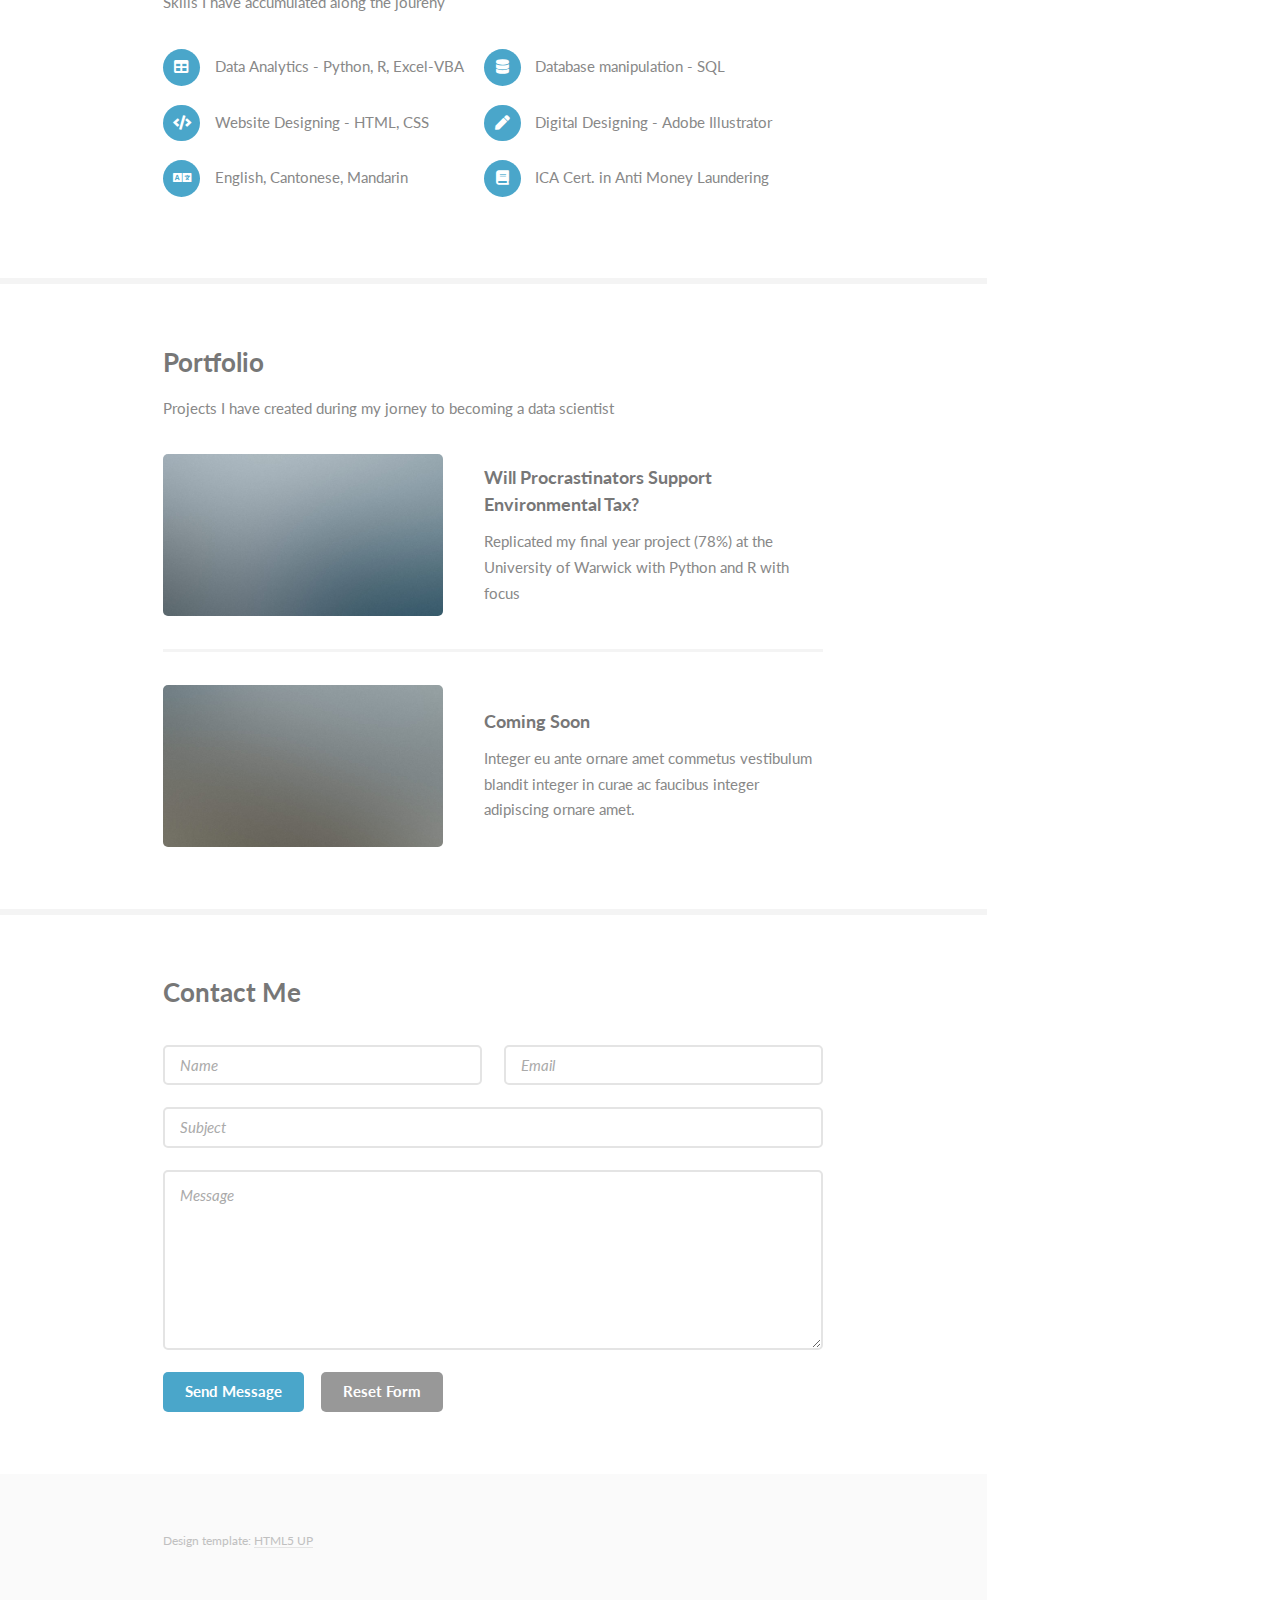
==== commit abe5c995: "Add files via upload" ====
--- a/docs/index.html
+++ b/docs/index.html
@@ -20,7 +20,7 @@
 				<header>
 					<span class="image avatar"><img src="images/avatar.jpg" alt="" /></span>
 					<h1 id="logo"><a href="#">Victor Lau</a></h1>
-					<p>A Self-Taugt Data Science Enthusiast. </p>
+					<p>A Self-Taugt Data Science Enthusiast </p>
 				</header>
 				<nav id="nav">
 					<ul>
@@ -50,43 +50,147 @@
 								<div class="image main" data-position="center">
 									<img src="images/banner.jpg" alt="" />
 								</div>
-								<div class="timeline">
-									<div class="container left">
-									  <div class="content">
-										<h2>2017</h2>
-										<p>Lorem ipsum..</p>
-									  </div>
-									</div>
-									<div class="container right">
-									  <div class="content">
-										<h2>2016</h2>
-										<p>Lorem ipsum..</p>
-									  </div>
-									</div>
-								  </div>
-								<div class="container">
+								<div class="container">
+									<h3>Journey Thus Far ...</h3>
+								</div>
+								<ul class="timeline">
+									<!-- Item 1 -->
+									<li>
+										<div class="direction-r">
+											<div class="flag-wrapper">
+												<span class="flag">Macquarie</span>
+												<span class="time-wrapper"><span class="time">Oct 2020 - Present</span></span>
+											</div>
+											<div class="desc">
+												<h5>Technical Assistant at the Investment Bank</h5>
+												<ul>
+													<li>Consulting business users on technical issues with back-end support teams </li>
+													<li>Assisted in managing the office renewal project</li>
+													<li>Providing regular training to VIP users</li>
+												</ul>
+											</div>
+										</div>
+									</li>
+
+									<!-- Item 2 -->
+
+									<li>
+										<div class="direction-r">
+											<div class="flag-wrapper">
+												<span class="flag">University of Warwick</span>
+												<span class="time-wrapper"><span class="time">Oct 2016 - Jun 2020</span></span>
+											</div>
+											<div class="desc">
+												<h5>B.Sc Econoimcs with Study Abroad</h5>
+												<ul>
+													<li style="text-align: left;">Upper Second Class (2:1)</li>
+												</ul>
+											</div>
+										</div>
+									</li>
+
+									<!-- Item 3 -->
+									<li>
+										<div class="direction-r">
+											<div class="flag-wrapper">
+												<span class="flag">HKMA</span>
+												<span class="time-wrapper"><span class="time">Jun - Sept 2019</span></span>
+											</div>
+											<div class="desc">
+												<h5>Banking Supervision Intern at the Hong Kong Monetary Authority</h5>
+												<ul>
+													<li style="text-align: left;">Built a monthly streamline reporting model on residential mortgage loan data</li>
+													<li style="text-align: left;">Comparative research on the SOFR and SONIA interest rate benchmark reform</li>
+												</ul>
+											</div>
+										</div>
+									</li>
+								
+									<!-- Item 4 -->
+									<li>
+										<div class="direction-r">
+											<div class="flag-wrapper">
+												<span class="flag">Universiteit van Amsterdam</span>
+												<span class="time-wrapper"><span class="time"> 2018 - Jun 2019</span></span>
+											</div>
+											<div class="desc">
+												<h5>Exchange Study - Economics & Business</h5>
+												<ul>
+													<li>Grade: 7.5/10.0 </li>
+												</ul>
+											</div>
+										</div>
+									</li>
+
+									<!-- Item 5 -->
+									<li>
+										<div class="direction-r">
+											<div class="flag-wrapper">
+												<span class="flag">Forward Incubator</span>
+												<span class="time-wrapper"><span class="time">Feb - Jun 2019</span></span>
+											</div>
+											<div class="desc">
+												<h5>Consulted a Syrian refugee to build a catering start-up in Amsterdam</h5>
+												<ul>
+													<li style="text-align: left;">Analysed the Dutch market to launch a marketing campaign</li>
+													<li style="text-align: left;">Registered the business and pitched for adequate start-up capital</li>
+												</ul>
+											</div>
+										</div>
+									</li>
+					
 									
-									<header class="major">
-										<h2>Education</h2>
-									</header>
-									<h4>University of Warwick - United Kingdom<span style ="float:right;">2016 - 2020</span></h4>
-									<p>B.Sc. Economics with Study Abroad</p>
-
-								</div>
+									<!-- Item 6 -->
+									<li>
+										<div class="direction-r">
+											<div class="flag-wrapper">
+												<span class="flag">Computershare</span>
+												<span class="time-wrapper"><span class="time">Apr - Jun 2016</span></span>
+											</div>
+											<div class="desc">
+												<h5>Corporate Service Intern to assist in shareholder meetings</h5>
+											</div>
+										</div>
+									</li>
+									
+
+									<!-- text collapisble
+									<li>
+										<div class="direction-r">
+											<div class="flag-wrapper">
+												<span class="flag">Computershare</span>
+												<span class="time-wrapper"><span class="time">Apr - Jun 2016</span></span>
+											</div>
+											<div class="desc">
+												<button type="button" class="collapsible">Corporate Service Intern to assist in shareholder meetings</button>
+												<div class="content">
+													<p>sdf
+													<ul>
+														<li style="text-align: left;">Analysed the Dutch market to launch a marketing campaign</li>
+														<li style="text-align: left;">Registered the business and pitched for adequate start-up capital</li>
+													</ul>
+													</p>
+												</div>
+											</div>
+										</div>
+									</li>
+									 -->
+
+								</ul>
 							</section>
 
 						<!-- Two -->
 							<section id="two">
 								<div class="container">
 									<h3>Things I Can Do</h3>
-									<p>Integer eu ante ornare amet commetus vestibulum blandit integer in curae ac faucibus integer non. Adipiscing cubilia elementum integer lorem ipsum dolor sit amet.</p>
+									<p>Skills I have accumulated along the joureny </p>
 									<ul class="feature-icons">
-										<li class="icon solid fa-code">Write all the code</li>
-										<li class="icon solid fa-cubes">Stack small boxes</li>
-										<li class="icon solid fa-book">Read books and stuff</li>
-										<li class="icon solid fa-coffee">Drink much coffee</li>
-										<li class="icon solid fa-bolt">Lightning bolt</li>
-										<li class="icon solid fa-users">Shadow clone technique</li>
+										<li class="icon solid fa-table">Data Analytics - Python, R, Excel-VBA</li>
+										<li class="icon solid fa-database">Database manipulation - SQL</li>
+										<li class="icon solid fa-code">Website Designing - HTML, CSS</li>
+										<li class="icon solid fa-pen">Digital Designing - Adobe Illustrator</li>
+										<li class="icon solid fa-language"> English, Cantonese, Mandarin</li>
+										<li class="icon solid fa-book">ICA Cert. in Anti Money Laundering </li>
 									</ul>
 								</div>
 							</section>
@@ -94,30 +198,32 @@
 						<!-- Three -->
 							<section id="three">
 								<div class="container">
-									<h3>A Few Accomplishments</h3>
-									<p>Integer eu ante ornare amet commetus vestibulum blandit integer in curae ac faucibus integer non. Adipiscing cubilia elementum integer. Integer eu ante ornare amet commetus.</p>
+									<h3>Portfolio</h3>
+									<p>Projects I have created during my jorney to becoming a data scientist</p>
 									<div class="features">
 										<article>
-											<a href="#" class="image"><img src="images/pic01.jpg" alt="" /></a>
+											<a href="https://victorlwh.github.io/hyperbolic/" class="image"><img src="images/pic01.jpg" alt="" /></a>
 											<div class="inner">
-												<h4>Possibly broke spacetime</h4>
-												<p>Integer eu ante ornare amet commetus vestibulum blandit integer in curae ac faucibus integer adipiscing ornare amet.</p>
+												<h4>Will Procrastinators Support Environmental Tax? </h4>
+												<p>Replicated my final year project (78%) at the University of Warwick with Python and R with focus </p>
 											</div>
 										</article>
 										<article>
 											<a href="#" class="image"><img src="images/pic02.jpg" alt="" /></a>
 											<div class="inner">
-												<h4>Terraformed a small moon</h4>
+												<h4>Coming Soon</h4>
 												<p>Integer eu ante ornare amet commetus vestibulum blandit integer in curae ac faucibus integer adipiscing ornare amet.</p>
 											</div>
 										</article>
-										<article>
+										<!--
+										<articoicle>
 											<a href="#" class="image"><img src="images/pic03.jpg" alt="" /></a>
 											<div class="inner">
 												<h4>Snapped dark matter in the wild</h4>
 												<p>Integer eu ante ornare amet commetus vestibulum blandit integer in curae ac faucibus integer adipiscing ornare amet.</p>
 											</div>
 										</article>
+										-->
 									</div>
 								</div>
 							</section>
@@ -126,7 +232,7 @@
 							<section id="four">
 								<div class="container">
 									<h3>Contact Me</h3>
-									<p>Integer eu ante ornare amet commetus vestibulum blandit integer in curae ac faucibus integer non. Adipiscing cubilia elementum integer. Integer eu ante ornare amet commetus.</p>
+									<p></p>
 									<form method="post" action="#">
 										<div class="row gtr-uniform">
 											<div class="col-6 col-12-xsmall"><input type="text" name="name" id="name" placeholder="Name" /></div>
@@ -144,344 +250,13 @@
 								</div>
 							</section>
 
-						<!-- Five -->
-						<!--
-							<section id="five">
-								<div class="container">
-									<h3>Elements</h3>
-
-									<section>
-										<h4>Text</h4>
-										<p>This is <b>bold</b> and this is <strong>strong</strong>. This is <i>italic</i> and this is <em>emphasized</em>.
-										This is <sup>superscript</sup> text and this is <sub>subscript</sub> text.
-										This is <u>underlined</u> and this is code: <code>for (;;) { ... }</code>. Finally, <a href="#">this is a link</a>.</p>
-										<hr />
-										<header>
-											<h4>Heading with a Subtitle</h4>
-											<p>Lorem ipsum dolor sit amet nullam id egestas urna aliquam</p>
-										</header>
-										<p>Nunc lacinia ante nunc ac lobortis. Interdum adipiscing gravida odio porttitor sem non mi integer non faucibus ornare mi ut ante amet placerat aliquet. Volutpat eu sed ante lacinia sapien lorem accumsan varius montes viverra nibh in adipiscing blandit tempus accumsan.</p>
-										<header>
-											<h5>Heading with a Subtitle</h5>
-											<p>Lorem ipsum dolor sit amet nullam id egestas urna aliquam</p>
-										</header>
-										<p>Nunc lacinia ante nunc ac lobortis. Interdum adipiscing gravida odio porttitor sem non mi integer non faucibus ornare mi ut ante amet placerat aliquet. Volutpat eu sed ante lacinia sapien lorem accumsan varius montes viverra nibh in adipiscing blandit tempus accumsan.</p>
-										<hr />
-										<h2>Heading Level 2</h2>
-										<h3>Heading Level 3</h3>
-										<h4>Heading Level 4</h4>
-										<h5>Heading Level 5</h5>
-										<h6>Heading Level 6</h6>
-										<hr />
-										<h5>Blockquote</h5>
-										<blockquote>Fringilla nisl. Donec accumsan interdum nisi, quis tincidunt felis sagittis eget tempus euismod. Vestibulum ante ipsum primis in faucibus vestibulum. Blandit adipiscing eu felis iaculis volutpat ac adipiscing accumsan faucibus. Vestibulum ante ipsum primis in faucibus lorem ipsum dolor sit amet nullam adipiscing eu felis.</blockquote>
-										<h5>Preformatted</h5>
-										<pre><code>i = 0;
-
-while (!deck.isInOrder()) {
-    print 'Iteration ' + i;
-    deck.shuffle();
-    i++;
-}
-
-print 'It took ' + i + ' iterations to sort the deck.';</code></pre>
-									</section>
-
-									<section>
-										<h4>Lists</h4>
-										<div class="row">
-											<div class="col-6 col-12-xsmall">
-												<h5>Unordered</h5>
-												<ul>
-													<li>Dolor pulvinar etiam magna etiam.</li>
-													<li>Sagittis adipiscing lorem eleifend.</li>
-													<li>Felis enim feugiat dolore viverra.</li>
-												</ul>
-												<h5>Alternate</h5>
-												<ul class="alt">
-													<li>Dolor pulvinar etiam magna etiam.</li>
-													<li>Sagittis adipiscing lorem eleifend.</li>
-													<li>Felis enim feugiat dolore viverra.</li>
-												</ul>
-											</div>
-											<div class="col-6 col-12-xsmall">
-												<h5>Ordered</h5>
-												<ol>
-													<li>Dolor pulvinar etiam magna etiam.</li>
-													<li>Etiam vel felis at lorem sed viverra.</li>
-													<li>Felis enim feugiat dolore viverra.</li>
-													<li>Dolor pulvinar etiam magna etiam.</li>
-													<li>Etiam vel felis at lorem sed viverra.</li>
-													<li>Felis enim feugiat dolore viverra.</li>
-												</ol>
-												<h5>Icons</h5>
-												<ul class="icons">
-													<li><a href="#" class="icon brands fa-twitter"><span class="label">Twitter</span></a></li>
-													<li><a href="#" class="icon brands fa-facebook-f"><span class="label">Facebook</span></a></li>
-													<li><a href="#" class="icon brands fa-instagram"><span class="label">Instagram</span></a></li>
-													<li><a href="#" class="icon brands fa-github"><span class="label">Github</span></a></li>
-													<li><a href="#" class="icon brands fa-dribbble"><span class="label">Dribbble</span></a></li>
-													<li><a href="#" class="icon brands fa-tumblr"><span class="label">Tumblr</span></a></li>
-												</ul>
-											</div>
-										</div>
-										<h5>Actions</h5>
-										<ul class="actions">
-											<li><a href="#" class="button primary">Default</a></li>
-											<li><a href="#" class="button">Default</a></li>
-											<li><a href="#" class="button alt">Default</a></li>
-										</ul>
-										<ul class="actions small">
-											<li><a href="#" class="button primary small">Small</a></li>
-											<li><a href="#" class="button small">Small</a></li>
-											<li><a href="#" class="button alt small">Small</a></li>
-										</ul>
-										<div class="row">
-											<div class="col-3 col-6-medium col-12-xsmall">
-												<ul class="actions stacked">
-													<li><a href="#" class="button primary">Default</a></li>
-													<li><a href="#" class="button">Default</a></li>
-													<li><a href="#" class="button alt">Default</a></li>
-												</ul>
-											</div>
-											<div class="col-3 col-6 col-12-xsmall">
-												<ul class="actions stacked">
-													<li><a href="#" class="button primary small">Small</a></li>
-													<li><a href="#" class="button small">Small</a></li>
-													<li><a href="#" class="button alt small">Small</a></li>
-												</ul>
-											</div>
-											<div class="col-3 col-6-medium col-12-xsmall">
-												<ul class="actions stacked">
-													<li><a href="#" class="button primary fit">Default</a></li>
-													<li><a href="#" class="button fit">Default</a></li>
-													<li><a href="#" class="button alt fit">Default</a></li>
-												</ul>
-											</div>
-											<div class="col-3 col-6-medium col-12-xsmall">
-												<ul class="actions stacked">
-													<li><a href="#" class="button primary small fit">Small</a></li>
-													<li><a href="#" class="button small fit">Small</a></li>
-													<li><a href="#" class="button alt small fit">Small</a></li>
-												</ul>
-											</div>
-										</div>
-									</section>
-
-									<section>
-										<h4>Table</h4>
-										<h5>Default</h5>
-										<div class="table-wrapper">
-											<table>
-												<thead>
-													<tr>
-														<th>Name</th>
-														<th>Description</th>
-														<th>Price</th>
-													</tr>
-												</thead>
-												<tbody>
-													<tr>
-														<td>Item One</td>
-														<td>Ante turpis integer aliquet porttitor.</td>
-														<td>29.99</td>
-													</tr>
-													<tr>
-														<td>Item Two</td>
-														<td>Vis ac commodo adipiscing arcu aliquet.</td>
-														<td>19.99</td>
-													</tr>
-													<tr>
-														<td>Item Three</td>
-														<td> Morbi faucibus arcu accumsan lorem.</td>
-														<td>29.99</td>
-													</tr>
-													<tr>
-														<td>Item Four</td>
-														<td>Vitae integer tempus condimentum.</td>
-														<td>19.99</td>
-													</tr>
-													<tr>
-														<td>Item Five</td>
-														<td>Ante turpis integer aliquet porttitor.</td>
-														<td>29.99</td>
-													</tr>
-												</tbody>
-												<tfoot>
-													<tr>
-														<td colspan="2"></td>
-														<td>100.00</td>
-													</tr>
-												</tfoot>
-											</table>
-										</div>
-
-										<h5>Alternate</h5>
-										<div class="table-wrapper">
-											<table class="alt">
-												<thead>
-													<tr>
-														<th>Name</th>
-														<th>Description</th>
-														<th>Price</th>
-													</tr>
-												</thead>
-												<tbody>
-													<tr>
-														<td>Item One</td>
-														<td>Ante turpis integer aliquet porttitor.</td>
-														<td>29.99</td>
-													</tr>
-													<tr>
-														<td>Item Two</td>
-														<td>Vis ac commodo adipiscing arcu aliquet.</td>
-														<td>19.99</td>
-													</tr>
-													<tr>
-														<td>Item Three</td>
-														<td> Morbi faucibus arcu accumsan lorem.</td>
-														<td>29.99</td>
-													</tr>
-													<tr>
-														<td>Item Four</td>
-														<td>Vitae integer tempus condimentum.</td>
-														<td>19.99</td>
-													</tr>
-													<tr>
-														<td>Item Five</td>
-														<td>Ante turpis integer aliquet porttitor.</td>
-														<td>29.99</td>
-													</tr>
-												</tbody>
-												<tfoot>
-													<tr>
-														<td colspan="2"></td>
-														<td>100.00</td>
-													</tr>
-												</tfoot>
-											</table>
-										</div>
-									</section>
-
-									<section>
-										<h4>Buttons</h4>
-										<ul class="actions">
-											<li><a href="#" class="button primary">Primary</a></li>
-											<li><a href="#" class="button">Default</a></li>
-											<li><a href="#" class="button alt">Alternate</a></li>
-										</ul>
-										<ul class="actions">
-											<li><a href="#" class="button primary large">Large</a></li>
-											<li><a href="#" class="button">Default</a></li>
-											<li><a href="#" class="button alt small">Small</a></li>
-										</ul>
-										<ul class="actions fit">
-											<li><a href="#" class="button primary fit">Fit</a></li>
-											<li><a href="#" class="button fit">Fit</a></li>
-											<li><a href="#" class="button alt fit">Fit</a></li>
-										</ul>
-										<ul class="actions fit small">
-											<li><a href="#" class="button primary fit small">Fit + Small</a></li>
-											<li><a href="#" class="button fit small">Fit + Small</a></li>
-											<li><a href="#" class="button alt fit small">Fit + Small</a></li>
-										</ul>
-										<ul class="actions">
-											<li><a href="#" class="button primary icon solid fa-download">Icon</a></li>
-											<li><a href="#" class="button icon solid fa-download">Icon</a></li>
-											<li><a href="#" class="button alt icon solid fa-check">Icon</a></li>
-										</ul>
-										<ul class="actions">
-											<li><span class="button primary disabled">Primary</span></li>
-											<li><span class="button disabled">Default</span></li>
-											<li><span class="button alt disabled">Alternate</span></li>
-										</ul>
-									</section>
-
-									<section>
-										<h4>Form</h4>
-										<form method="post" action="#">
-											<div class="row gtr-uniform">
-												<div class="col-6 col-12-xsmall">
-													<input type="text" name="demo-name" id="demo-name" value="" placeholder="Name" />
-												</div>
-												<div class="col-6 col-12-xsmall">
-													<input type="email" name="demo-email" id="demo-email" value="" placeholder="Email" />
-												</div>
-												<div class="col-12">
-													<select name="demo-category" id="demo-category">
-														<option value="">- Category -</option>
-														<option value="1">Manufacturing</option>
-														<option value="1">Shipping</option>
-														<option value="1">Administration</option>
-														<option value="1">Human Resources</option>
-													</select>
-												</div>
-												<div class="col-4 col-12-medium">
-													<input type="radio" id="demo-priority-low" name="demo-priority" checked>
-													<label for="demo-priority-low">Low Priority</label>
-												</div>
-												<div class="col-4 col-12-medium">
-													<input type="radio" id="demo-priority-normal" name="demo-priority">
-													<label for="demo-priority-normal">Normal Priority</label>
-												</div>
-												<div class="col-4 col-12-medium">
-													<input type="radio" id="demo-priority-high" name="demo-priority">
-													<label for="demo-priority-high">High Priority</label>
-												</div>
-												<div class="col-6 col-12-medium">
-													<input type="checkbox" id="demo-copy" name="demo-copy">
-													<label for="demo-copy">Email me a copy of this message</label>
-												</div>
-												<div class="col-6 col-12-medium">
-													<input type="checkbox" id="demo-human" name="demo-human" checked>
-													<label for="demo-human">I am a human and not a robot</label>
-												</div>
-												<div class="col-12">
-													<textarea name="demo-message" id="demo-message" placeholder="Enter your message" rows="6"></textarea>
-												</div>
-												<div class="col-12">
-													<ul class="actions">
-														<li><input type="submit" value="Send Message" /></li>
-														<li><input type="reset" value="Reset" class="alt" /></li>
-													</ul>
-												</div>
-											</div>
-										</form>
-									</section>
-
-									<section>
-										<h4>Image</h4>
-										<h5>Fit</h5>
-										<span class="image fit"><img src="images/banner.jpg" alt="" /></span>
-										<div class="box alt">
-											<div class="row gtr-50 gtr-uniform">
-												<div class="col-4"><span class="image fit"><img src="images/pic01.jpg" alt="" /></span></div>
-												<div class="col-4"><span class="image fit"><img src="images/pic02.jpg" alt="" /></span></div>
-												<div class="col-4"><span class="image fit"><img src="images/pic03.jpg" alt="" /></span></div>
-												<div class="col-4"><span class="image fit"><img src="images/pic02.jpg" alt="" /></span></div>
-												<div class="col-4"><span class="image fit"><img src="images/pic03.jpg" alt="" /></span></div>
-												<div class="col-4"><span class="image fit"><img src="images/pic01.jpg" alt="" /></span></div>
-												<div class="col-4"><span class="image fit"><img src="images/pic03.jpg" alt="" /></span></div>
-												<div class="col-4"><span class="image fit"><img src="images/pic01.jpg" alt="" /></span></div>
-												<div class="col-4"><span class="image fit"><img src="images/pic02.jpg" alt="" /></span></div>
-											</div>
-										</div>
-										<h5>Left &amp; Right</h5>
-										<p><span class="image left"><img src="images/avatar.jpg" alt="" /></span>Fringilla nisl. Donec accumsan interdum nisi, quis tincidunt felis sagittis eget. tempus euismod. Vestibulum ante ipsum primis in faucibus vestibulum. Blandit adipiscing eu felis iaculis volutpat ac adipiscing accumsan eu faucibus. Integer ac pellentesque praesent tincidunt felis sagittis eget. tempus euismod. Vestibulum ante ipsum primis in faucibus vestibulum. Blandit adipiscing eu felis iaculis volutpat ac adipiscing accumsan eu faucibus. Integer ac pellentesque praesent. Donec accumsan interdum nisi, quis tincidunt felis sagittis eget. tempus euismod. Vestibulum ante ipsum primis in faucibus vestibulum. Blandit adipiscing eu felis iaculis volutpat ac adipiscing accumsan eu faucibus. Integer ac pellentesque praesent tincidunt felis sagittis eget. tempus euismod. Vestibulum ante ipsum primis in faucibus vestibulum. Blandit adipiscing eu felis iaculis volutpat ac adipiscing accumsan eu faucibus. Integer ac pellentesque praesent.</p>
-										<p><span class="image right"><img src="images/avatar.jpg" alt="" /></span>Fringilla nisl. Donec accumsan interdum nisi, quis tincidunt felis sagittis eget. tempus euismod. Vestibulum ante ipsum primis in faucibus vestibulum. Blandit adipiscing eu felis iaculis volutpat ac adipiscing accumsan eu faucibus. Integer ac pellentesque praesent tincidunt felis sagittis eget. tempus euismod. Vestibulum ante ipsum primis in faucibus vestibulum. Blandit adipiscing eu felis iaculis volutpat ac adipiscing accumsan eu faucibus. Integer ac pellentesque praesent. Donec accumsan interdum nisi, quis tincidunt felis sagittis eget. tempus euismod. Vestibulum ante ipsum primis in faucibus vestibulum. Blandit adipiscing eu felis iaculis volutpat ac adipiscing accumsan eu faucibus. Integer ac pellentesque praesent tincidunt felis sagittis eget. tempus euismod. Vestibulum ante ipsum primis in faucibus vestibulum. Blandit adipiscing eu felis iaculis volutpat ac adipiscing accumsan eu faucibus. Integer ac pellentesque praesent.</p>
-									</section>
-
-								</div>
-							</section>
-						-->
-
 					</div>
 
 				<!-- Footer -->
 					<section id="footer">
 						<div class="container">
 							<ul class="copyright">
-								<li>&copy; Untitled. All rights reserved.</li><li>Design: <a href="http://html5up.net">HTML5 UP</a></li>
+								<li>Design template: <a href="http://html5up.net">HTML5 UP</a></li>
 							</ul>
 						</div>
 					</section>
@@ -496,6 +271,7 @@
 			<script src="assets/js/breakpoints.min.js"></script>
 			<script src="assets/js/util.js"></script>
 			<script src="assets/js/main.js"></script>
+			<script src="assets/js/collapsible.js"></script>
 
 	</body>
 </html>--- a/docs/assets/css/main.css
+++ b/docs/assets/css/main.css
@@ -117,7 +117,7 @@
 
 		a:hover {
 			border-bottom-color: transparent;
-			color: #4acaa8 !important;
+			color: #4aa6ca !important;
 		}
 
 	strong, b {
@@ -162,7 +162,7 @@
 	}
 
 	h5 {
-		font-size: 0.9em;
+		font-size: 1em;
 		line-height: 1.5em;
 	}
 
@@ -1785,7 +1785,7 @@
 	}
 
 	header.major h2 {
-		color: #4acaa8;
+		color: #4aa6ca;
 		font-size: 3.5em;
 	}
 
@@ -1848,7 +1848,7 @@
 		input[type="email"]:focus,
 		select:focus,
 		textarea:focus {
-			border-color: #4acaa8;
+			border-color: #4aa6ca;
 		}
 
 	select {
@@ -1953,7 +1953,7 @@
 
 		input[type="checkbox"]:focus + label:before,
 		input[type="radio"]:focus + label:before {
-			border-color: #4acaa8;
+			border-color: #4aa6ca;
 		}
 
 	input[type="checkbox"] + label:before {
@@ -2402,7 +2402,7 @@
 			}
 
 			ul.feature-icons li:before {
-				background: #4acaa8;
+				background: #4aa6ca;
 				border-radius: 100%;
 				color: #ffffff;
 				display: block;
@@ -2618,7 +2618,7 @@
 		input[type="reset"].primary,
 		input[type="button"].primary,
 		.button.primary {
-			background-color: #4acaa8;
+			background-color: #4aa6ca;
 			color: #ffffff !important;
 		}
 
@@ -2626,14 +2626,14 @@
 			input[type="reset"].primary:hover,
 			input[type="button"].primary:hover,
 			.button.primary:hover {
-				background-color: #5ed0b1;
+				background-color: #5eccd0;
 			}
 
 			input[type="submit"].primary:active,
 			input[type="reset"].primary:active,
 			input[type="button"].primary:active,
 			.button.primary:active {
-				background-color: #39c29d;
+				background-color: #39a2c2;
 			}
 
 		input[type="submit"].disabled, input[type="submit"]:disabled,
@@ -2700,7 +2700,7 @@
 		-webkit-justify-content: space-between;
 		-ms-justify-content: space-between;
 		justify-content: space-between;
-		background: #4acaa8;
+		background: #4aa6ca;
 		color: #d2f2e9;
 		height: 100%;
 		overflow-y: auto;
@@ -2720,11 +2720,11 @@
 			}
 
 		#header header p {
-			color: #b7eadc;
+			color: #b7e8ea;
 		}
 
 		#header a {
-			color: #d2f2e9;
+			color: #d2ecf2;
 		}
 
 			#header a:hover {
@@ -2751,7 +2751,7 @@
 			}
 
 			#header > header p {
-				color: #d2f2e9;
+				color: #d2edf2;
 				font-style: italic;
 				margin: 1em 0 0 0;
 			}
@@ -2772,7 +2772,7 @@
 			}
 
 				#header > footer .icons li a {
-					color: #b7eadc;
+					color: #b7daea;
 				}
 
 		#header > nav {
@@ -2789,7 +2789,7 @@
 			}
 
 				#header > nav ul li {
-					border-top: solid 2px #5ccfb1;
+					border-top: solid 2px #4fb1d8;
 					display: block;
 					padding: 0;
 				}
@@ -2808,7 +2808,7 @@
 
 						#header > nav ul li a.active {
 							background: #fff;
-							color: #4acaa8 !important;
+							color: #4aa6ca !important;
 						}
 
 					#header > nav ul li:first-child {
@@ -3076,7 +3076,7 @@
 					}
 
 					#titleBar .toggle:before {
-						background: #4acaa8;
+						background: #4aa6ca;
 						color: #ffffff;
 						content: '\f0c9';
 						display: block;
@@ -3313,4 +3313,287 @@
 				padding: 0;
 			}
 
-	}+	}
+
+/* Timeline */
+
+.timeline {
+	position: relative;
+	width: 660px;
+	margin: 0 auto;
+	margin-top: -20px;
+	margin-bottom: 20px;
+	padding: 1em 0;
+	list-style-type: none;
+  }
+  
+  .timeline:before {
+	position: absolute;
+	left: 15%;
+	top: 0;
+	content: ' ';
+	display: block;
+	width: 6px;
+	height: 100%;
+	margin-left: -3px;
+	background: rgb(80,80,80);
+	background: -moz-linear-gradient(top, rgba(80,80,80,0) 0%, rgb(80,80,80) 8%, rgb(80,80,80) 92%, rgba(80,80,80,0) 100%);
+	background: -webkit-gradient(linear, left top, left bottom, color-stop(0%,rgba(30,87,153,1)), color-stop(100%,rgba(125,185,232,1)));
+	background: -webkit-linear-gradient(top, rgba(80,80,80,0) 0%, rgb(80,80,80) 8%, rgb(80,80,80) 92%, rgba(80,80,80,0) 100%);
+	background: -o-linear-gradient(top, rgba(80,80,80,0) 0%, rgb(80,80,80) 8%, rgb(80,80,80) 92%, rgba(80,80,80,0) 100%);
+	background: -ms-linear-gradient(top, rgba(80,80,80,0) 0%, rgb(80,80,80) 8%, rgb(80,80,80) 92%, rgba(80,80,80,0) 100%);
+	background: linear-gradient(to bottom, rgba(80,80,80,0) 0%, rgb(80,80,80) 8%, rgb(80,80,80) 92%, rgba(80,80,80,0) 100%);
+	
+	z-index: 5;
+  }
+  
+  .timeline li {
+	padding: 1em 0;
+  }
+  
+  .timeline li:after {
+	content: "";
+	display: block;
+	height: 0;
+	clear: both;
+	visibility: hidden;
+  }
+
+  .timeline .desc ul li {
+	line-height: 20px ;
+	margin-bottom: -15px;
+  }
+  
+  .direction-r {
+	position: relative;
+	width: 500px;
+	float: right;
+  }
+  
+  .flag-wrapper {
+	position: relative;
+	display: inline-block;
+	
+	text-align: center;
+  }
+  
+  .flag {
+	position: relative;
+	display: inline;
+	background: rgb(248,248,248);
+	padding: 6px 10px;
+	border-radius: 5px;
+	
+	font-weight: 1000;
+	font-size: 1.09em;
+	text-align: left;
+  }
+  
+  .direction-r .flag {
+	-webkit-box-shadow: 1px 1px 1px rgba(0,0,0,0.15), 0 0 1px rgba(0,0,0,0.15);
+	-moz-box-shadow: 1px 1px 1px rgba(0,0,0,0.15), 0 0 1px rgba(0,0,0,0.15);
+	box-shadow: 1px 1px 1px rgba(0,0,0,0.15), 0 0 1px rgba(0,0,0,0.15);
+  }
+
+ 
+  .direction-r .flag:before {
+	position: absolute;
+	top: 50%;
+	right: 10%;
+	content: ' ';
+	display: block;
+	width: 20px;
+	height: 20px;
+	margin-top: -10px;
+	background: #fff;
+	border-radius: 10px;
+	border: 4px solid #4aa6ca8f;
+	z-index: 10;
+  }
+
+  
+  .direction-r .flag:before {
+	left: -71px;
+  }
+  
+  
+  .direction-r .flag:after {
+	content: "";
+	position: absolute;
+	right: 100%;
+	top: 50%;
+	height: 0;
+	width: 0;
+	margin-top: -8px;
+	border: solid transparent;
+	border-right-color: rgb(248,248,248);
+	border-width: 8px;
+	pointer-events: none;
+  }
+  
+  .time-wrapper {
+	display: inline;
+	
+	line-height: 1em;
+	font-size: 0.7;
+	color: 4aa6ca8f;
+	vertical-align: middle;
+  }
+  
+  .direction-l .time-wrapper {
+	float: left;
+  }
+  
+  .direction-r .time-wrapper {
+	float: right;
+  }
+  
+  .time {
+	display: inline-block;
+	padding: 4px 6px;
+	background: rgb(248,248,248);
+  }
+  
+  .desc {
+	margin: 1em 0.75em 0 0;
+	font-size: 0.9em;
+	font-style: italic;
+	line-height: 1.5em;
+  }
+  
+  .direction-r .desc {
+	margin: 1em 0 0 0.75em;
+  }
+  
+  /* ================ Timeline Media Queries ================ */
+  
+  @media screen and (max-width: 660px) {
+  
+  .timeline {
+	   width: 100%;
+	  padding: 4em 0 1em 0;
+  }
+  
+  .timeline li {
+	  padding: 2em 0;
+  }
+  
+  .direction-l,
+  .direction-r {
+	  float: none;
+	  width: 100%;
+  
+	  text-align: center;
+  }
+  
+  .flag-wrapper {
+	  text-align: center;
+  }
+  
+  .flag {
+	  background: rgb(255,255,255);
+	  z-index: 15;
+  }
+  
+  .direction-l .flag:before,
+  .direction-r .flag:before {
+	position: absolute;
+	top: -30px;
+	  left: 50%;
+	  content: ' ';
+	  display: block;
+	  width: 12px;
+	  height: 12px;
+	  margin-left: -9px;
+	  background: #fff;
+	  border-radius: 10px;
+	  border: 4px solid #4aa6ca8f;
+	  z-index: 10;
+  }
+  
+  .direction-l .flag:after,
+  .direction-r .flag:after {
+	  content: "";
+	  position: absolute;
+	  left: 50%;
+	  top: -8px;
+	  height: 0;
+	  width: 0;
+	  margin-left: -8px;
+	  border: solid transparent;
+	  border-bottom-color: rgb(255,255,255);
+	  border-width: 8px;
+	  pointer-events: none;
+  }
+  
+  .time-wrapper {
+	  display: block;
+	  position: relative;
+	  margin: 4px 0 0 0;
+	  z-index: 14;
+  }
+  
+  .direction-l .time-wrapper {
+	  float: none;
+  }
+  
+  .direction-r .time-wrapper {
+	  float: none;
+  }
+  
+  .desc {
+	  position: relative;
+	  margin: 1em 0 0 0;
+	  padding: 1em;
+	  background: rgb(245,245,245);
+	  -webkit-box-shadow: 0 0 1px rgba(0,0,0,0.20);
+	  -moz-box-shadow: 0 0 1px rgba(0,0,0,0.20);
+	  box-shadow: 0 0 1px rgba(0,0,0,0.20);
+	  
+	z-index: 15;
+  }
+
+  .direction-l .desc,
+  .direction-r .desc {
+	  position: relative;
+	  margin: 1em 1em 0 1em;
+	  padding: 1em;
+	  
+	z-index: 15;
+  }
+  
+  }
+  
+  @media screen and (max-width: 660px) {
+  
+  .direction-l .desc,
+  .direction-r .desc {
+	  margin: 1em 4em 0 4em;
+  }
+  
+  }
+
+  /*---collapsible---*/
+
+  .collapsible {
+	background-color: #fff;
+	color: #777;
+	cursor: pointer;
+	padding: 18px;
+	width: 100%;
+	border: none;
+	text-align: left;
+	outline: none;
+	font-size: 15px;
+  }
+  
+  .active, .collapsible:hover {
+	background-color: #4aa6ca8f;
+  }
+  
+  .content {
+	padding: 0 18px;
+	display: none;
+	overflow: hidden;
+	background-color: #fff;
+  }
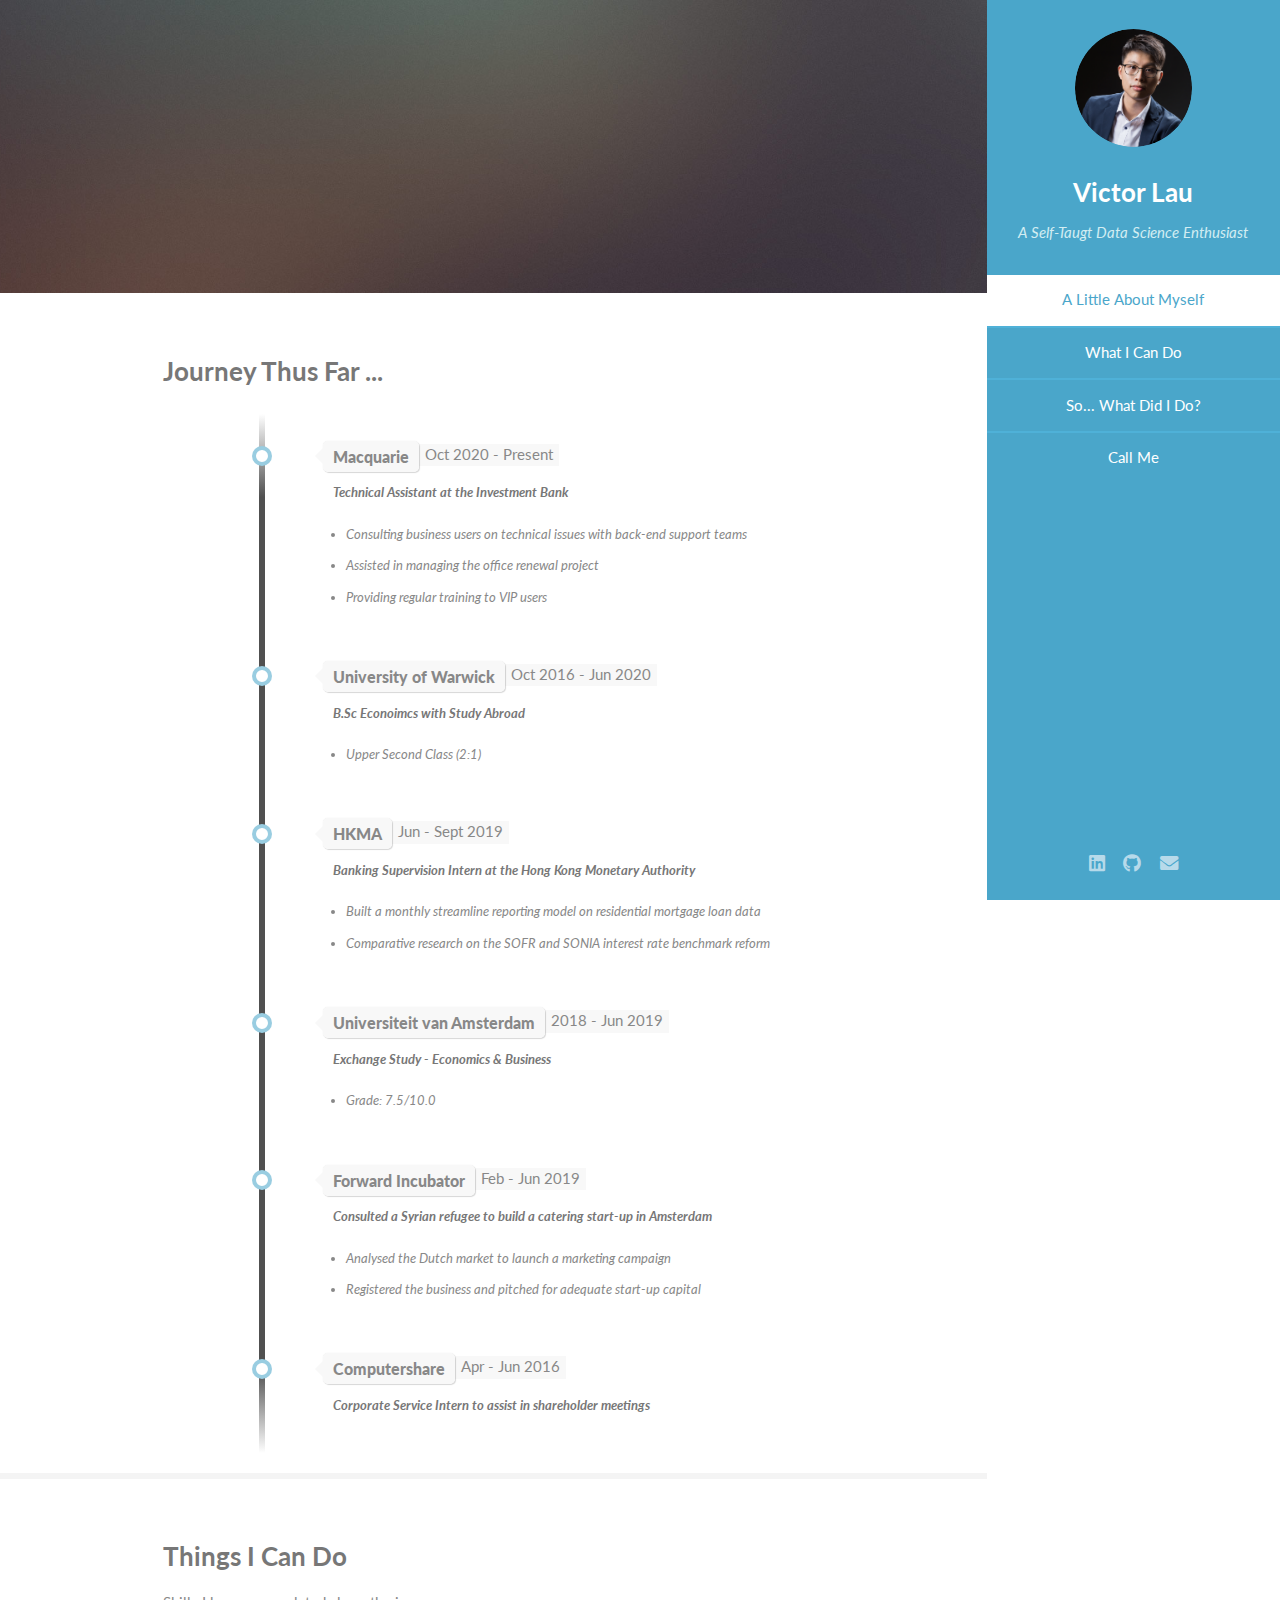
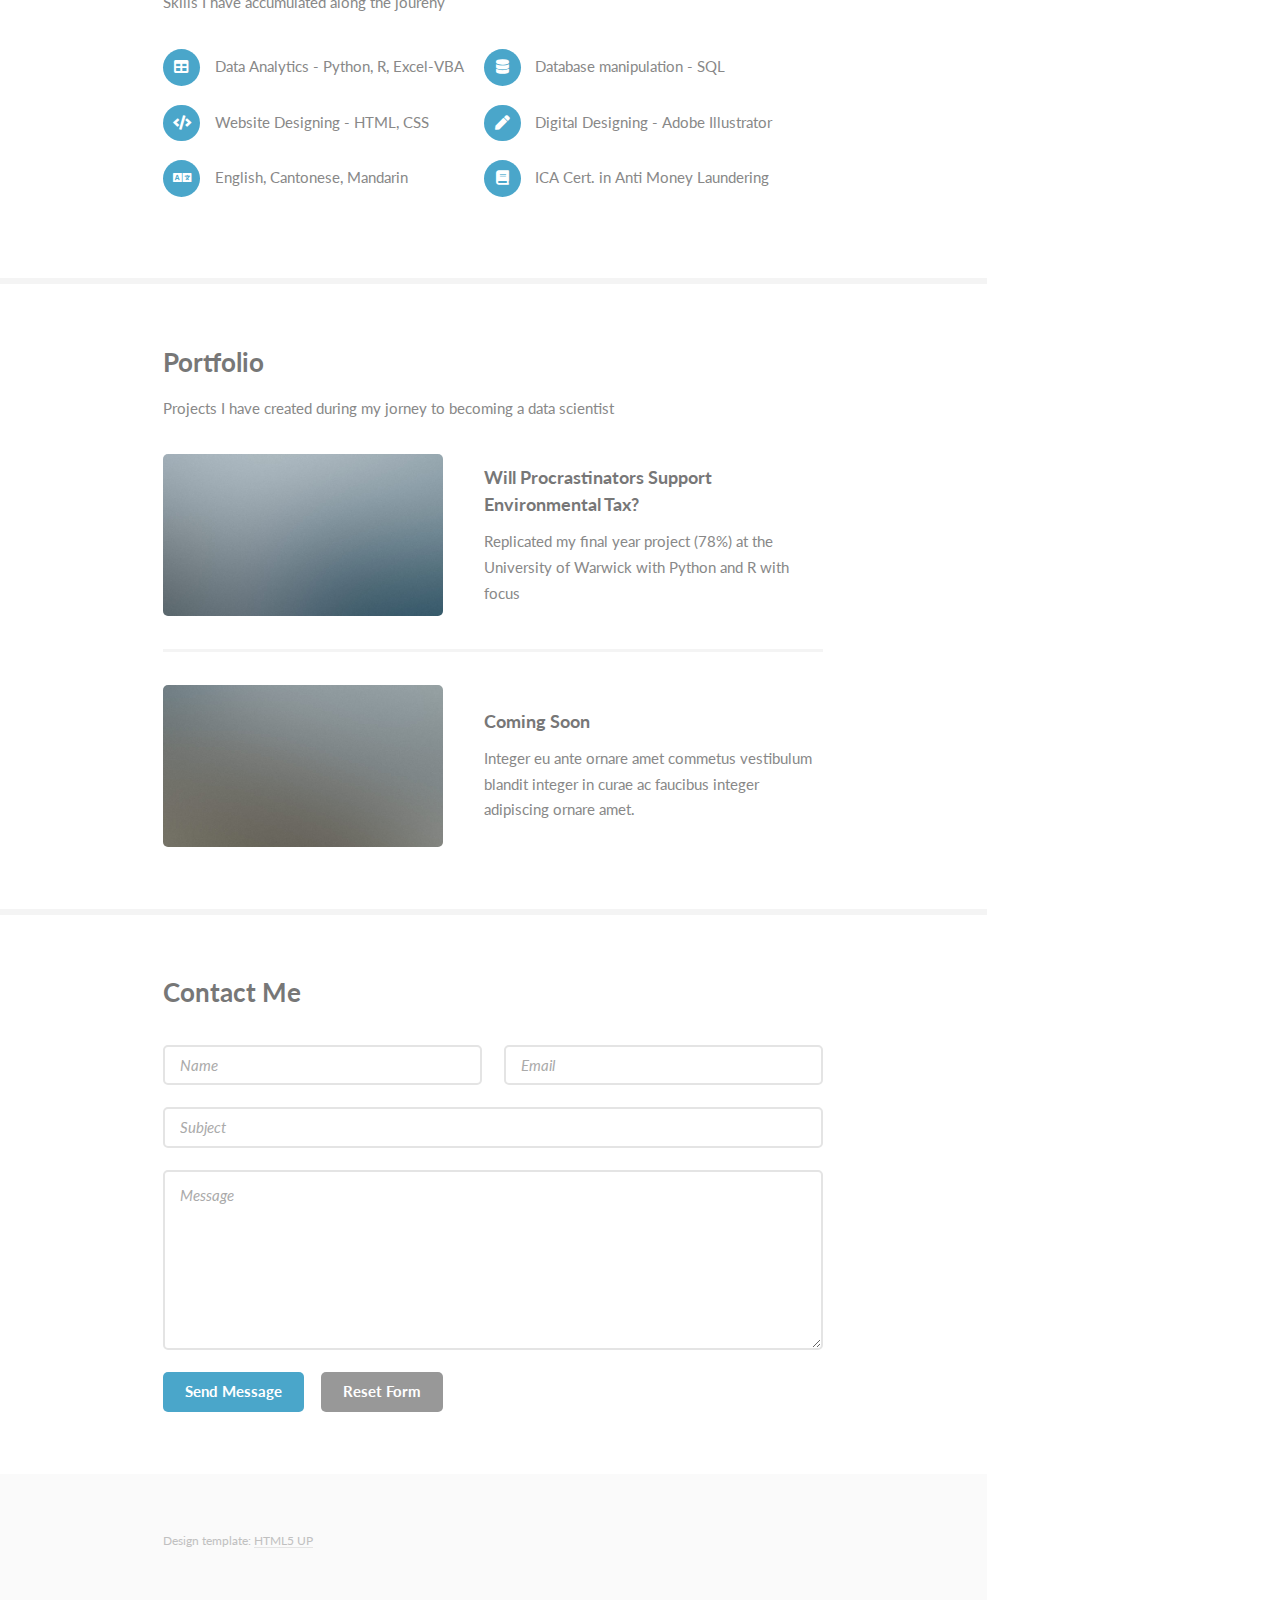
==== commit 9ff0ee9a: "Update index.html" ====
--- a/docs/index.html
+++ b/docs/index.html
@@ -18,7 +18,7 @@
 		<!-- Header -->
 			<section id="header">
 				<header>
-					<span class="image avatar"><img src="images/avatar.jpg" alt="" /></span>
+					<span class="image avatar"><img src="hyperbolic/images/CSH_0063-2-Edit.jpg" alt="" /></span>
 					<h1 id="logo"><a href="#">Victor Lau</a></h1>
 					<p>A Self-Taugt Data Science Enthusiast </p>
 				</header>
@@ -274,4 +274,4 @@
 			<script src="assets/js/collapsible.js"></script>
 
 	</body>
-</html>+</html>
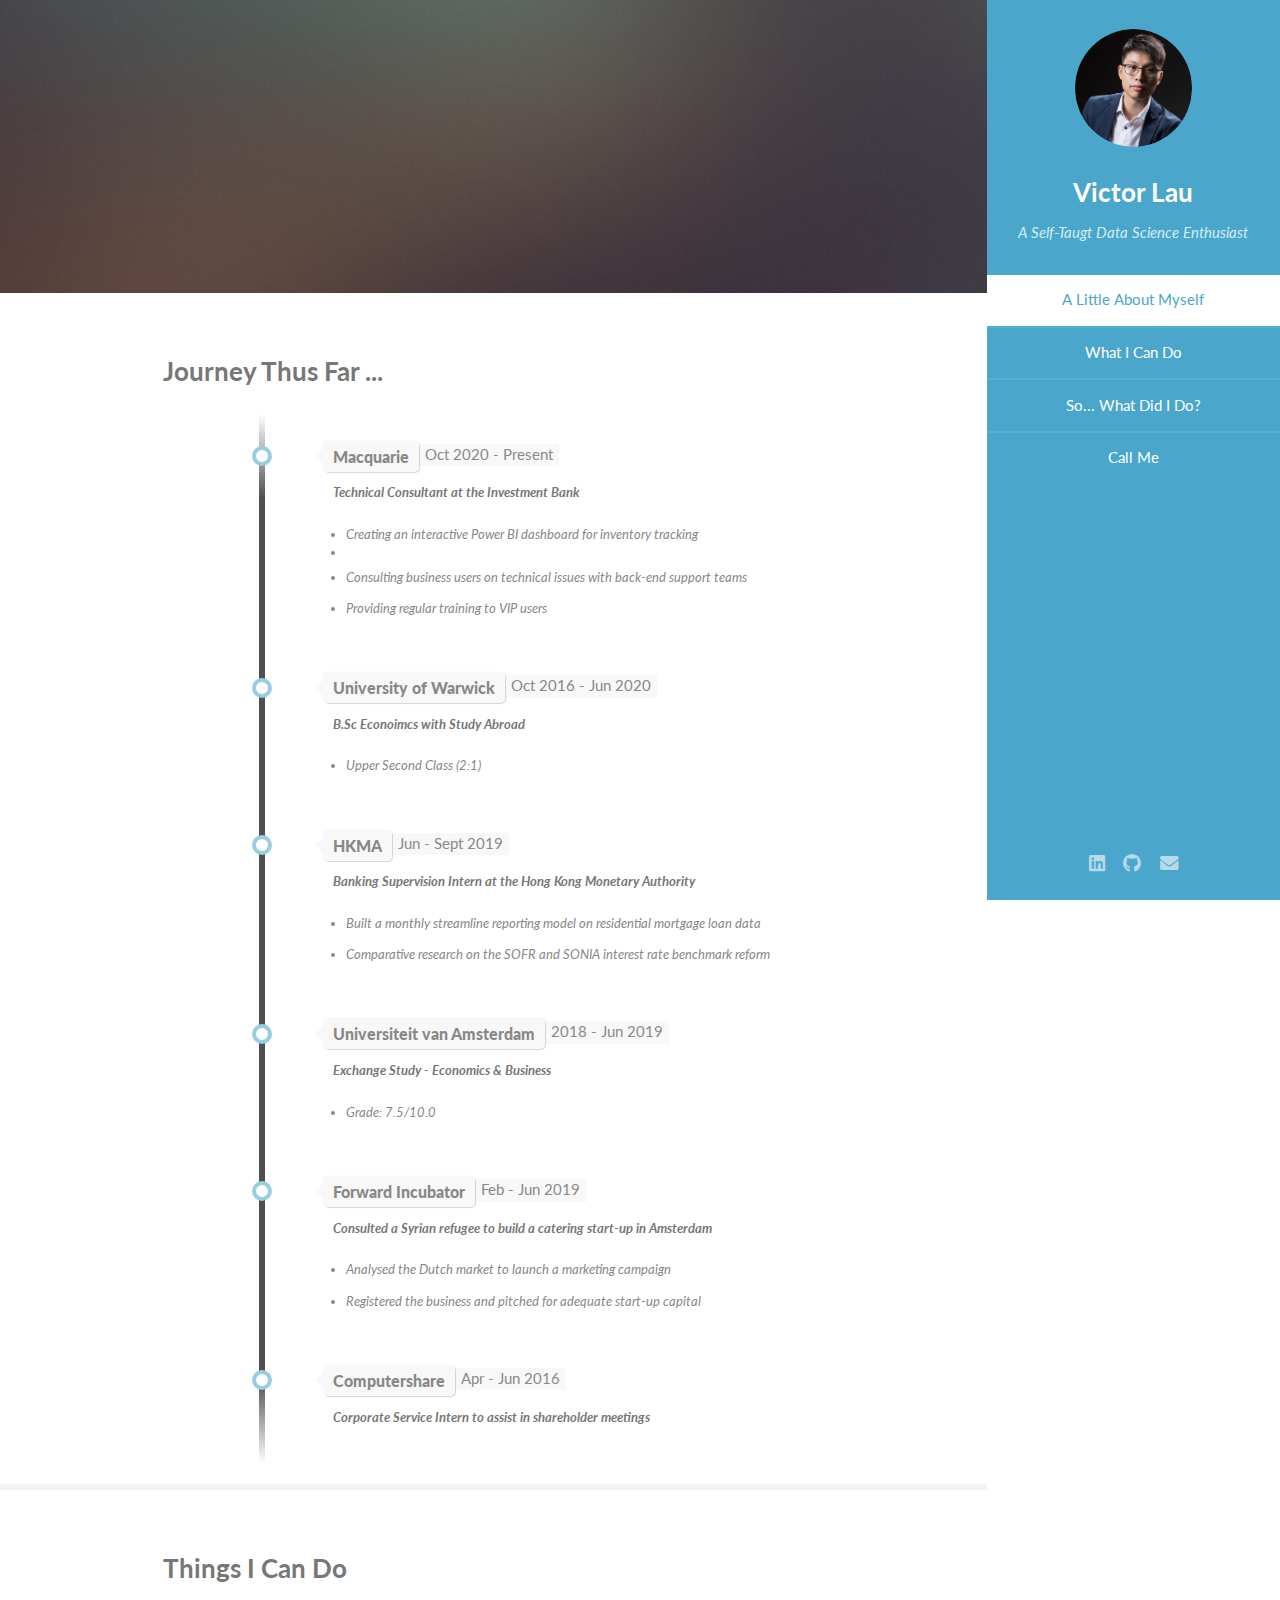
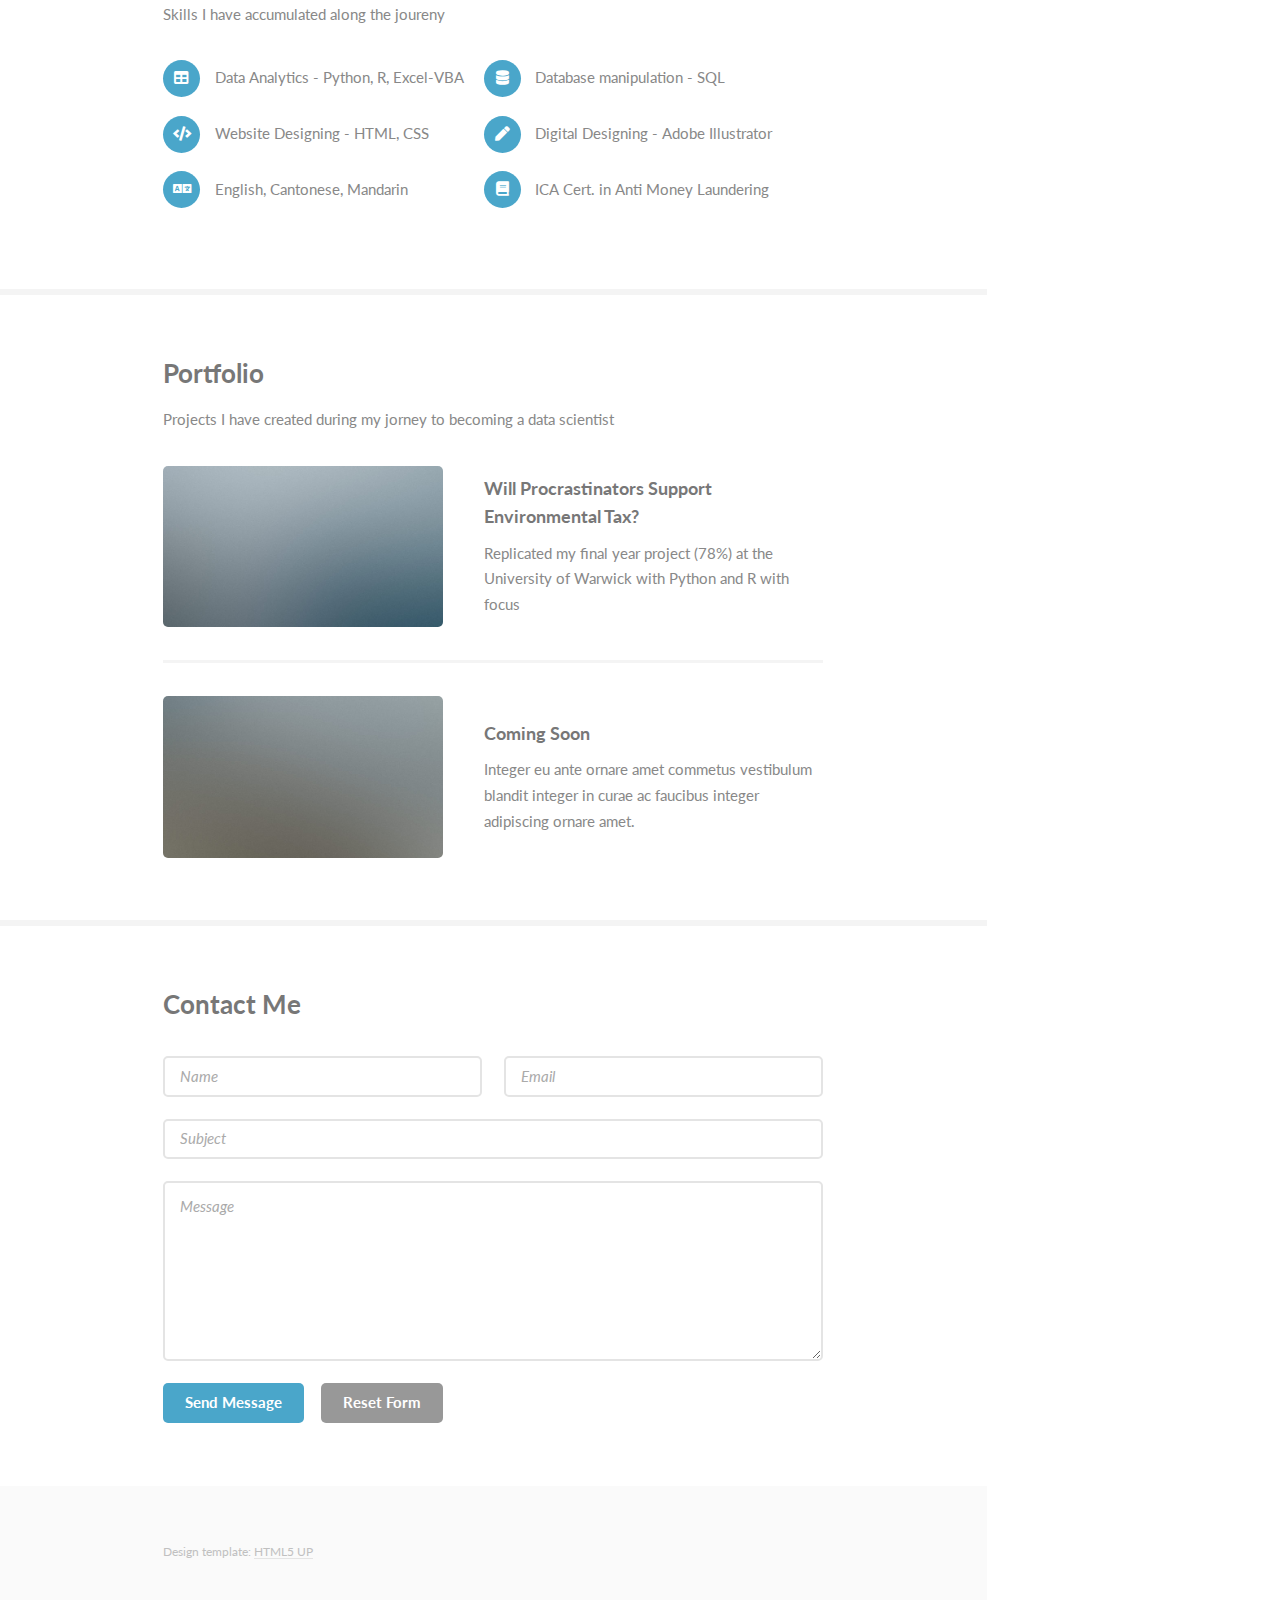
==== commit 02eaf226: "Update index.html" ====
--- a/docs/index.html
+++ b/docs/index.html
@@ -62,10 +62,10 @@
 												<span class="time-wrapper"><span class="time">Oct 2020 - Present</span></span>
 											</div>
 											<div class="desc">
-												<h5>Technical Assistant at the Investment Bank</h5>
-												<ul>
+												<h5>Technical Consultant at the Investment Bank</h5>
+												<ul>
+													<li>Creating an interactive Power BI dashboard for inventory tracking<li>
 													<li>Consulting business users on technical issues with back-end support teams </li>
-													<li>Assisted in managing the office renewal project</li>
 													<li>Providing regular training to VIP users</li>
 												</ul>
 											</div>
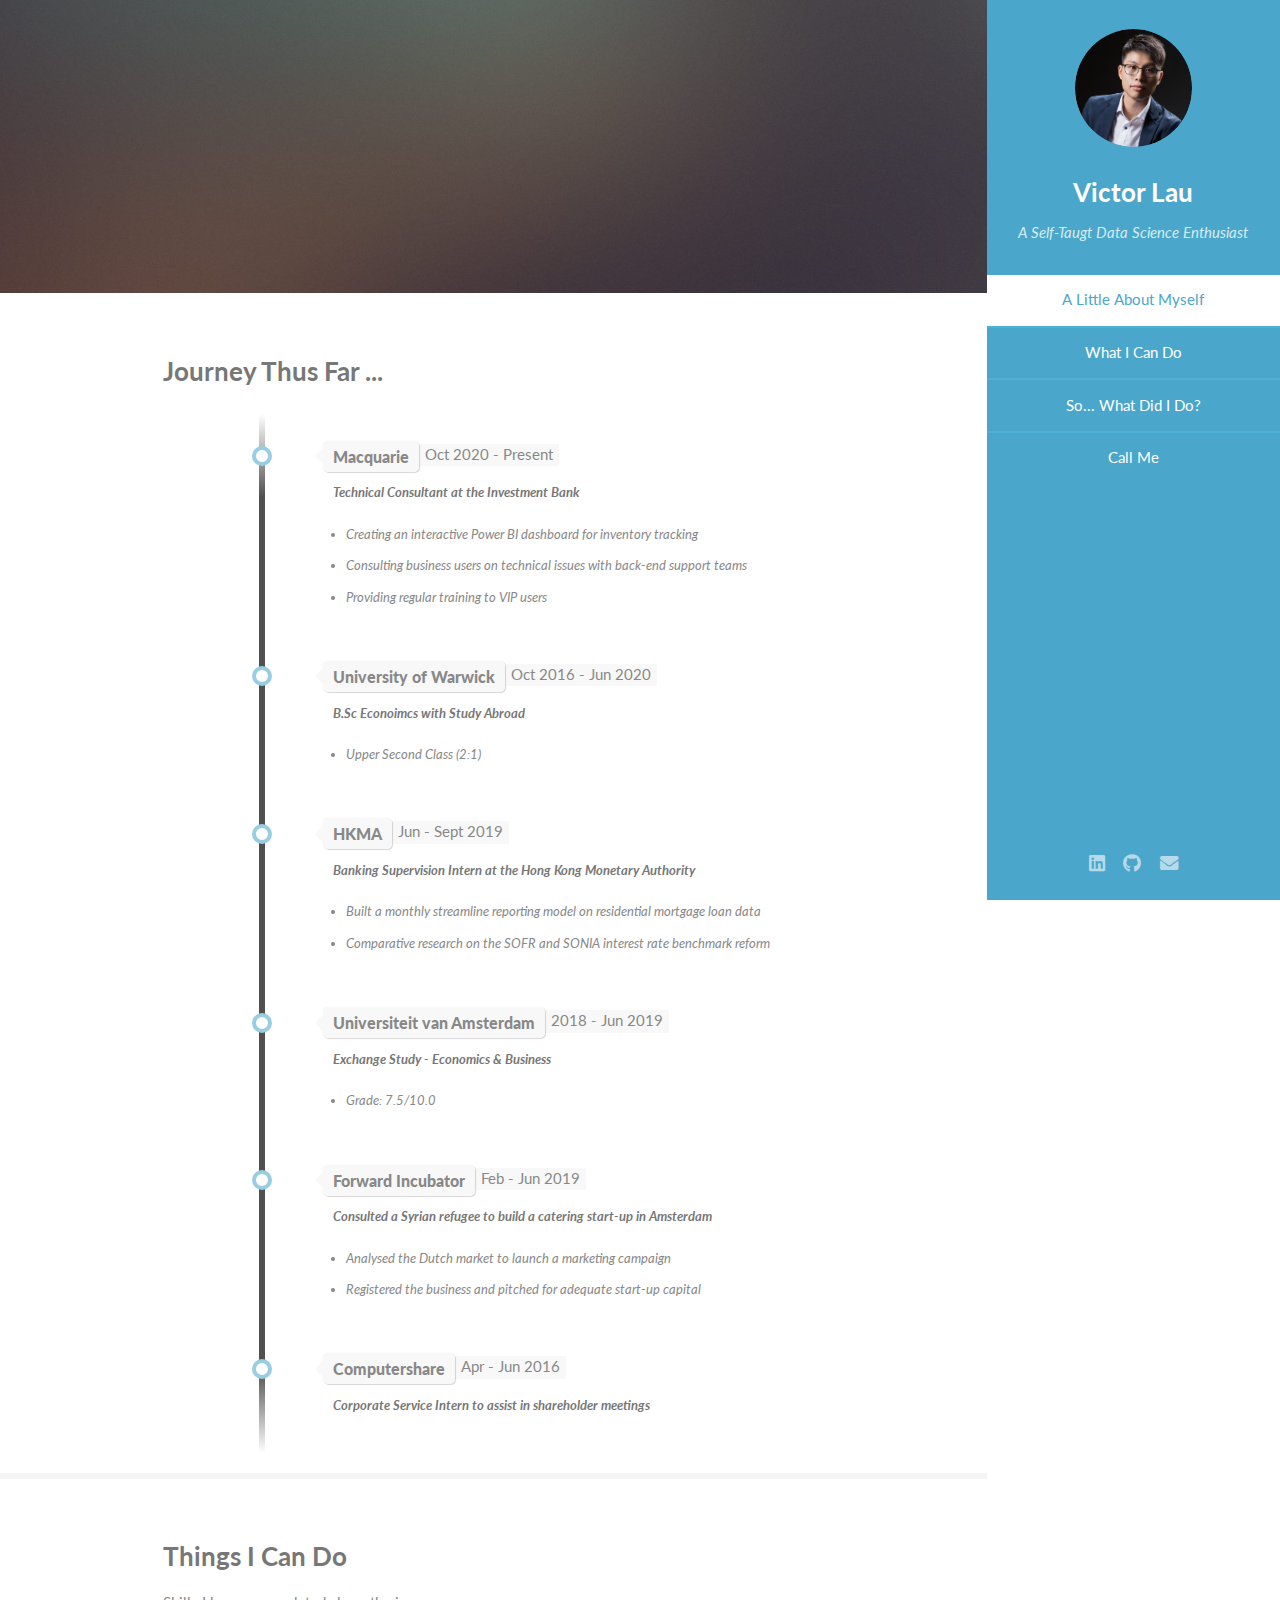
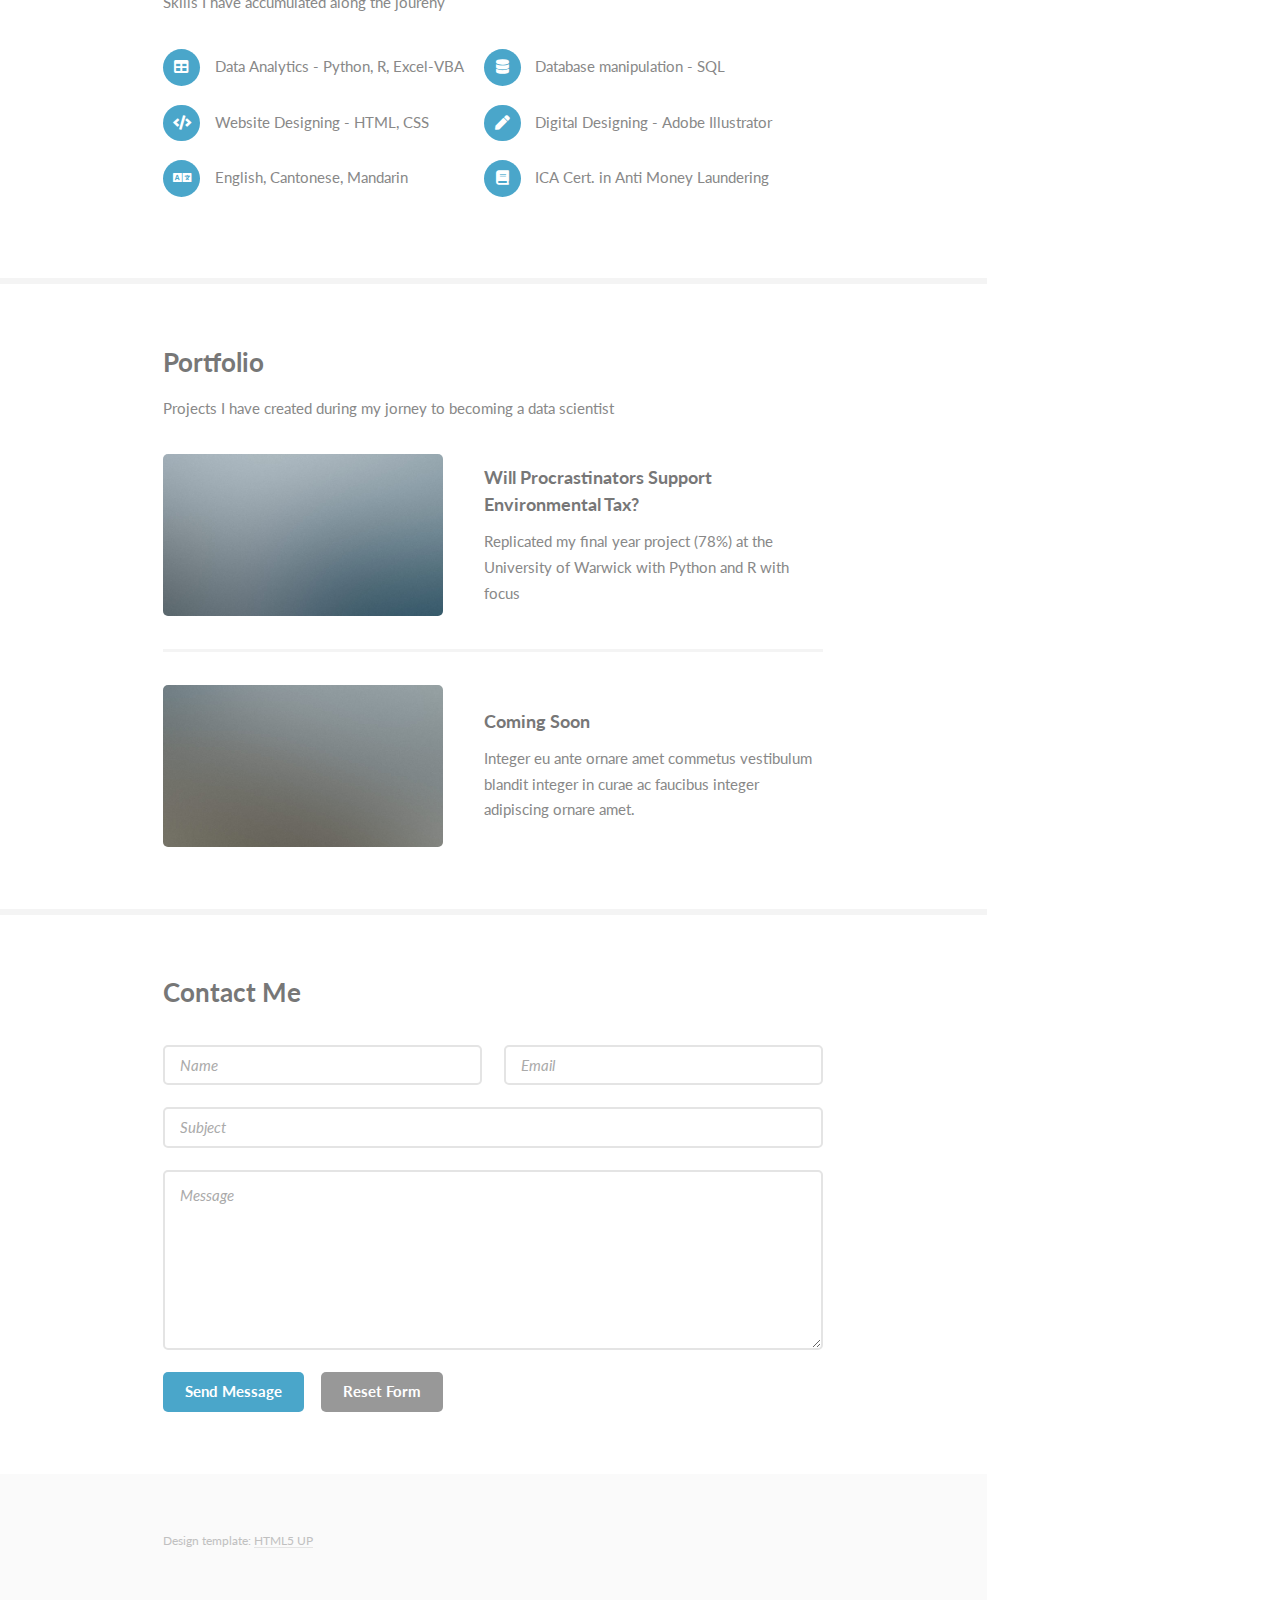
==== commit 0683814c: "Update index.html" ====
--- a/docs/index.html
+++ b/docs/index.html
@@ -64,7 +64,7 @@
 											<div class="desc">
 												<h5>Technical Consultant at the Investment Bank</h5>
 												<ul>
-													<li>Creating an interactive Power BI dashboard for inventory tracking<li>
+													<li>Creating an interactive Power BI dashboard for inventory tracking</li>
 													<li>Consulting business users on technical issues with back-end support teams </li>
 													<li>Providing regular training to VIP users</li>
 												</ul>
